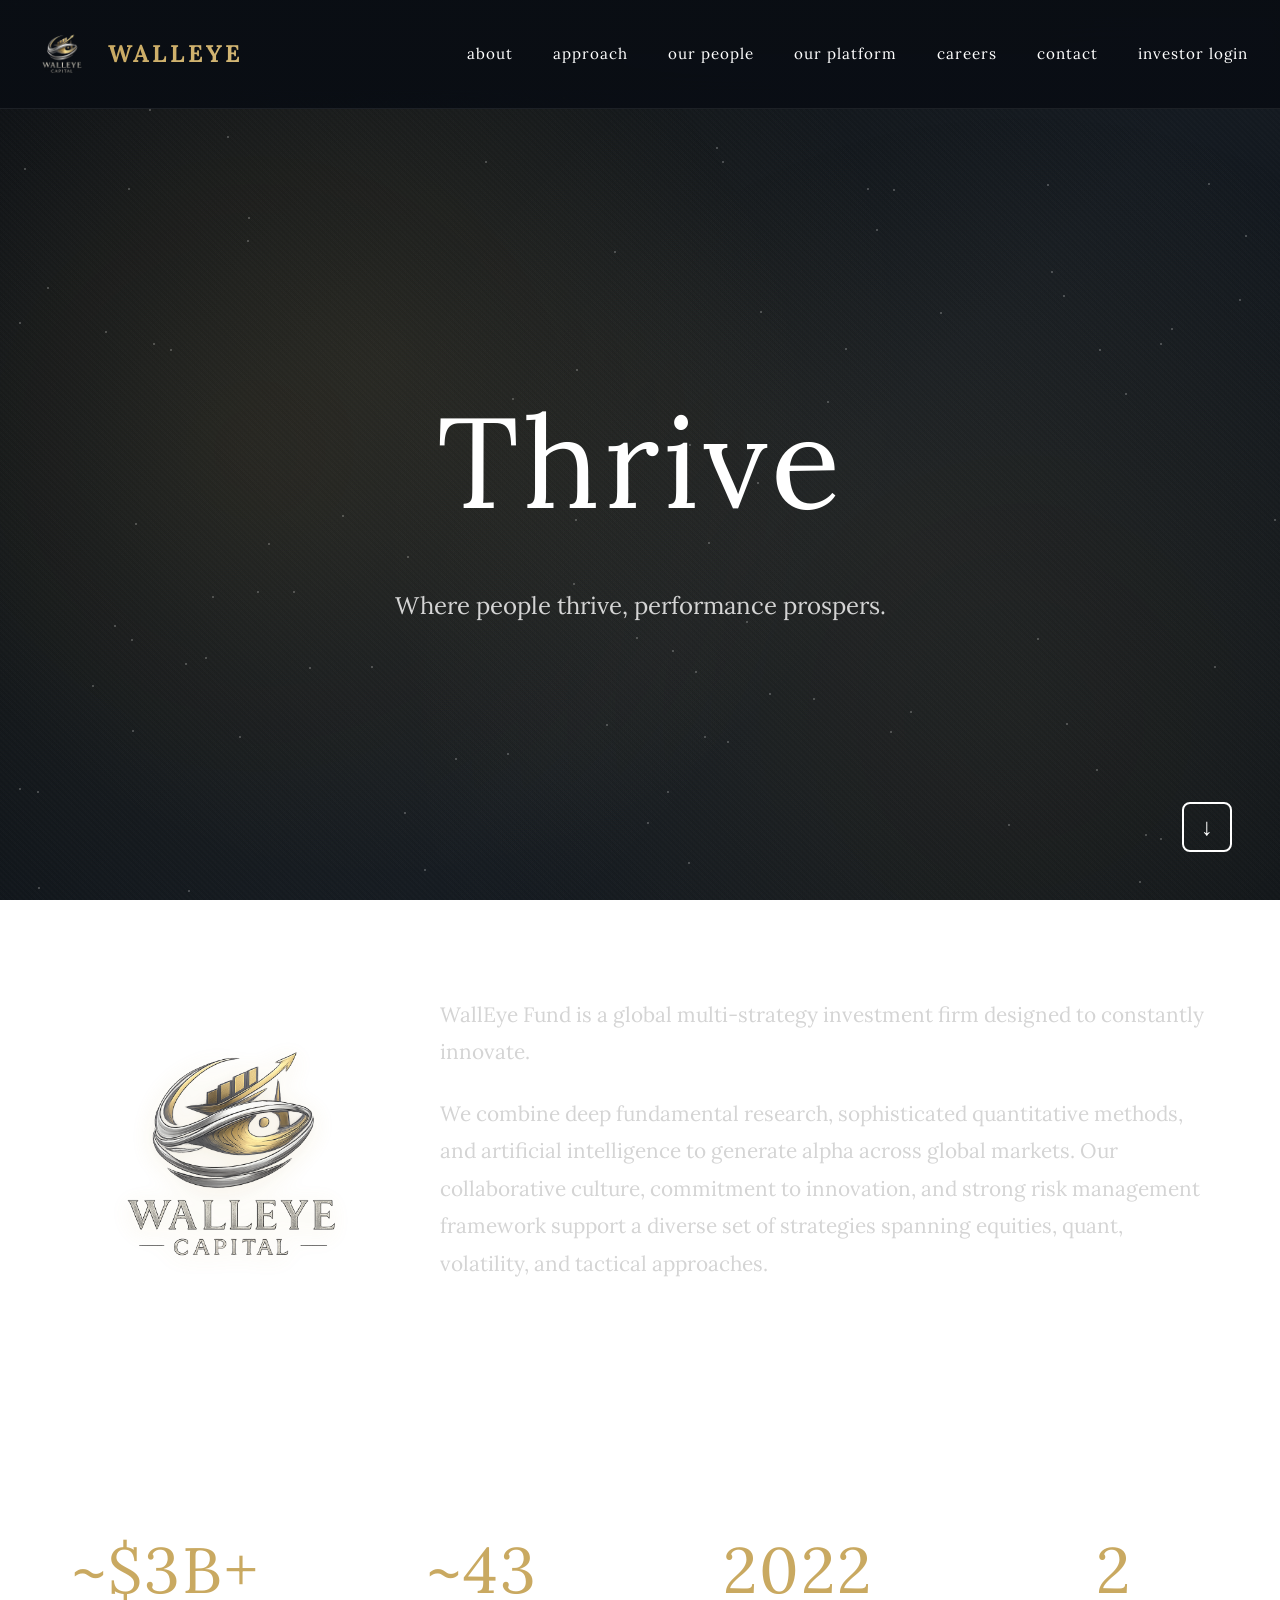
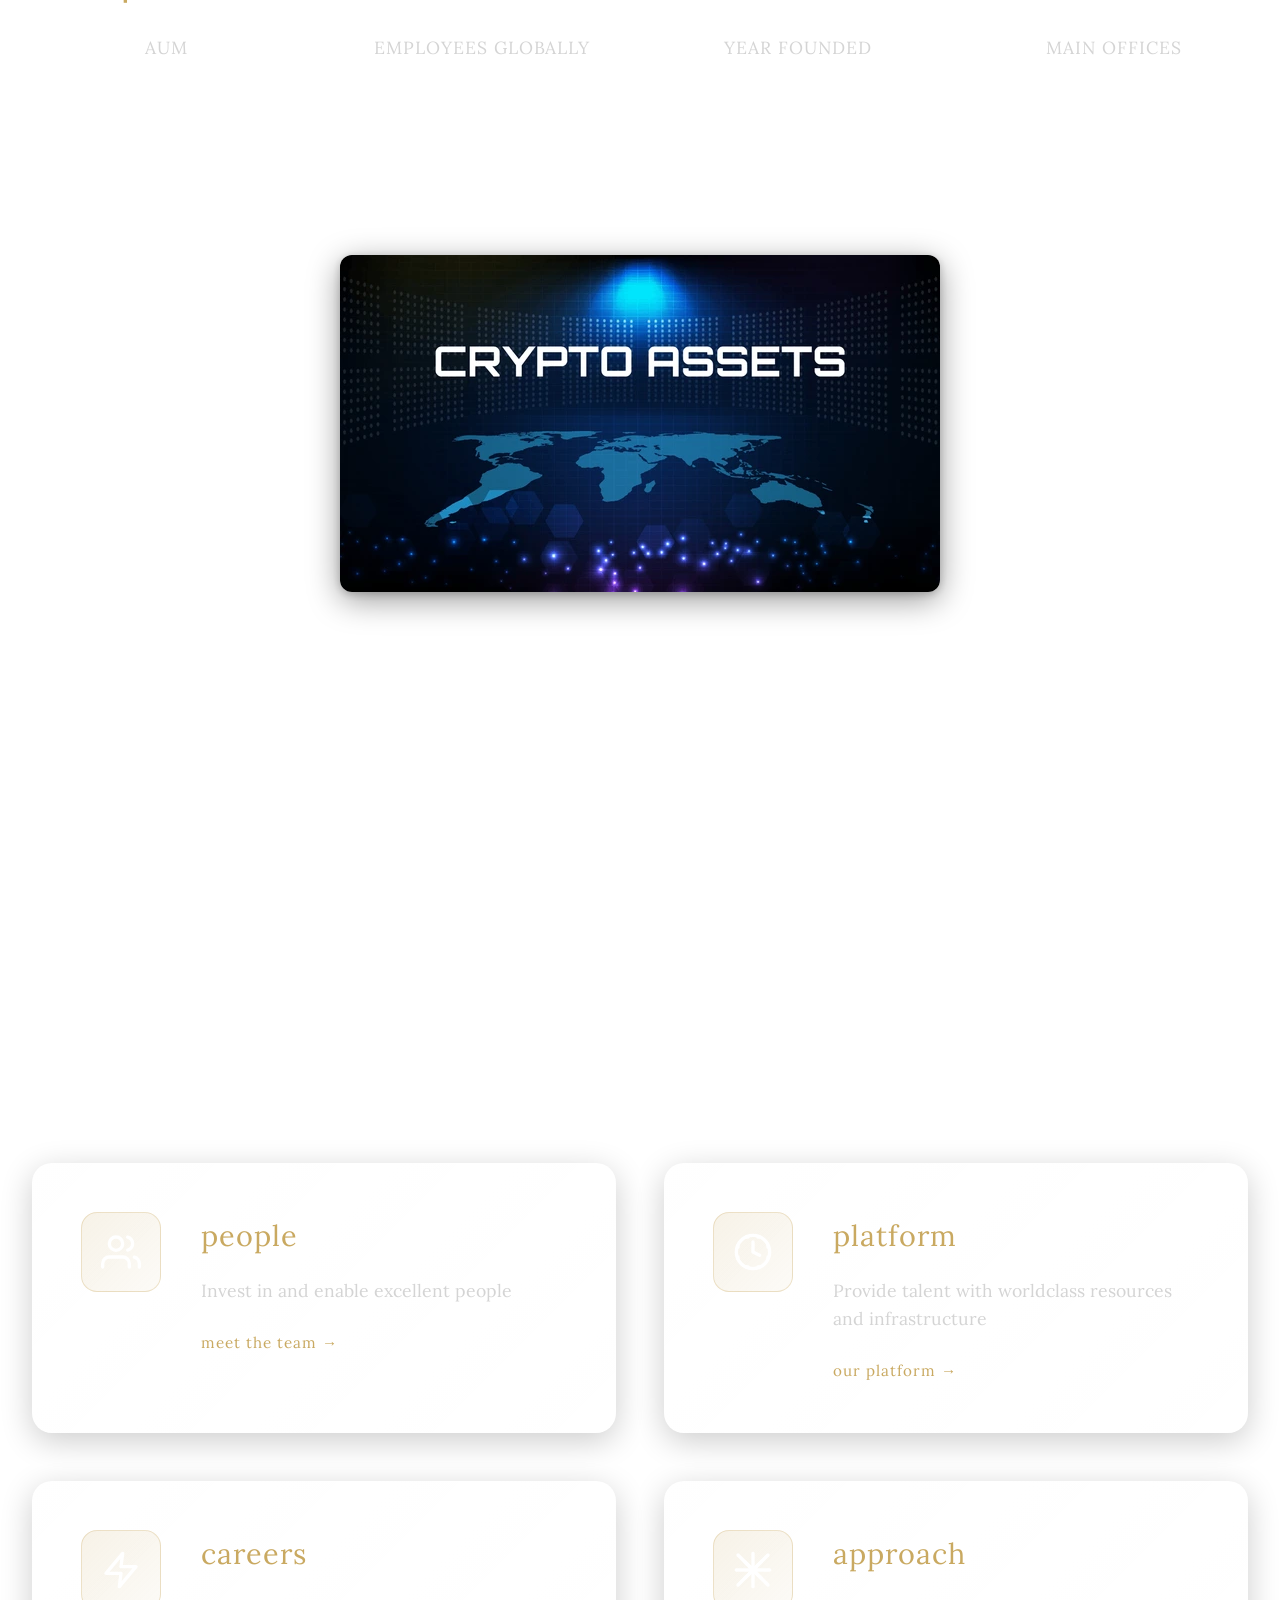
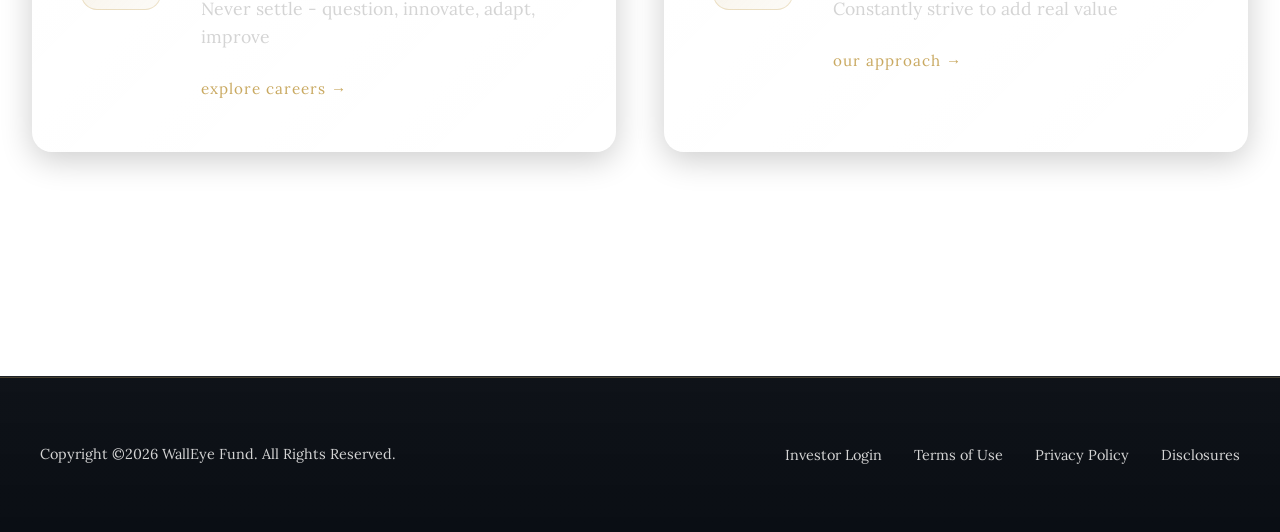
==== index.html @ e1c0d11d "first project completed" ====
<!DOCTYPE html>
<html lang="en">

<head>
    <meta charset="UTF-8">
    <meta name="viewport" content="width=device-width, initial-scale=1.0">
    <title>WallEye Fund</title>

    <!-- Open Graph / Facebook / Telegram -->
    <meta property="og:type" content="website">
    <meta property="og:url" content="https://walleye.fund/">
    <meta property="og:title" content="WallEye Fund">
    <meta property="og:description" content="Where people thrive, performance prospers.">
    <meta property="og:image" content="https://d3v0px0pttie1i.cloudfront.net/uploads/user/avatar/48382147/abb7f7b5.png">
    <meta property="og:image:secure_url"
        content="https://d3v0px0pttie1i.cloudfront.net/uploads/user/avatar/48382147/abb7f7b5.png">
    <meta property="og:image:type" content="image/png">
    <meta property="og:image:width" content="1200">
    <meta property="og:image:height" content="630">
    <meta property="og:image:alt" content="WallEye Fund Logo">
    <meta property="og:site_name" content="WallEye Fund">
    <link rel="canonical" href="https://walleye.fund/">

    <!-- Twitter -->
    <meta name="twitter:card" content="summary_large_image">
    <meta name="twitter:url" content="https://walleye.fund/">
    <meta name="twitter:title" content="WallEye Fund">
    <meta name="twitter:description" content="Where people thrive, performance prospers.">
    <meta name="twitter:image"
        content="https://d3v0px0pttie1i.cloudfront.net/uploads/user/avatar/48382147/abb7f7b5.png">
    <meta name="twitter:image:alt" content="WallEye Fund Logo">

    <!-- Additional SEO -->
    <meta name="description" content="WallEye Fund - Where people thrive, performance prospers.">
    <link rel="icon" type="image/png" href="images/walleye_icon_compressed.png">
    <link rel="stylesheet" href="css/style.css">
    <link rel="preconnect" href="https://fonts.googleapis.com">
    <link rel="preconnect" href="https://fonts.gstatic.com" crossorigin>
    <link
        href="https://fonts.googleapis.com/css2?family=Lora:wght@400;500;600;700&family=Inter:wght@300;400;500;600;700&display=swap"
        rel="stylesheet">
</head>

<body class="pattern-home">
    <header>
        <div class="header-container">
            <a href="index.html" class="logo-container">
                <img src="images/walleye_icon.png" alt="WallEye Fund" class="logo-icon">
                <span class="logo-text">WallEye</span>
            </a>
            <nav>
                <ul>
                    <li><a href="about.html">about</a></li>
                    <li><a href="approach.html">approach</a></li>
                    <li><a href="our-people.html">our people</a></li>
                    <li><a href="our-platform.html">our platform</a></li>
                    <li><a href="careers.html">careers</a></li>
                    <li><a href="contact.html">contact</a></li>
                    <li><a href="investor-login.html">investor login</a></li>
                </ul>
            </nav>
            <button class="menu-toggle">☰</button>
        </div>
    </header>

    <main>
        <section class="hero">
            <div class="hero-background"></div>
            <div class="particles"></div>
            <div class="hero-content">
                <h1>Thrive</h1>
                <p>Where people thrive, performance prospers.</p>
            </div>
            <div class="scroll-indicator"></div>
        </section>

        <section class="intro-section reveal">
            <div class="intro-content-wrapper">
                <div class="intro-logo">
                    <img src="images/walleye_icon.png" alt="WallEye Fund" class="intro-logo-img">
                </div>
                <div class="intro-text">
                    <p>WallEye Fund is a global multi-strategy investment firm designed to constantly innovate.</p>
                    <p style="margin-top: 1.5rem;">We combine deep fundamental research, sophisticated quantitative
                        methods, and artificial intelligence to generate alpha across global markets. Our collaborative
                        culture, commitment to innovation, and strong risk management framework support a diverse set of
                        strategies spanning equities, quant, volatility, and tactical approaches.</p>
                </div>
            </div>
        </section>

        <section class="stats-section reveal">
            <div class="stats-grid">
                <div class="stat-item">
                    <div class="stat-number" data-target="4" data-prefix="~$" data-suffix="B+">0</div>
                    <div class="stat-label">AUM</div>
                </div>
                <div class="stat-item">
                    <div class="stat-number" data-target="50" data-prefix="~" data-suffix="">0</div>
                    <div class="stat-label">Employees Globally</div>
                </div>
                <div class="stat-item">
                    <div class="stat-number">2022</div>
                    <div class="stat-label">Year Founded</div>
                </div>
                <div class="stat-item">
                    <div class="stat-number" data-target="3" data-prefix="" data-suffix="">0</div>
                    <div class="stat-label">Main Offices</div>
                </div>
            </div>
        </section>

        <section class="section reveal" style="max-width: 1200px; margin: 0 auto; padding: 4rem 2rem;">
            <img src="images/12.jpg" alt="WallEye Fund" class="content-image reveal">
        </section>

        <section class="mandate-section reveal">
            <div class="mandate-header">
                <h2>Our mandate is simple — create an environment where our people can thrive so we can continue
                    delivering value to our investors.</h2>
            </div>

            <div class="mandate-features">
                <div class="mandate-feature-item">
                    <div class="mandate-icon-wrapper">
                        <svg class="mandate-icon" viewBox="0 0 24 24" fill="none" xmlns="http://www.w3.org/2000/svg">
                            <path
                                d="M17 21V19C17 17.9391 16.5786 16.9217 15.8284 16.1716C15.0783 15.4214 14.0609 15 13 15H5C3.93913 15 2.92172 15.4214 2.17157 16.1716C1.42143 16.9217 1 17.9391 1 19V21"
                                stroke="currentColor" stroke-width="2" stroke-linecap="round" stroke-linejoin="round" />
                            <path
                                d="M9 11C11.2091 11 13 9.20914 13 7C13 4.79086 11.2091 3 9 3C6.79086 3 5 4.79086 5 7C5 9.20914 6.79086 11 9 11Z"
                                stroke="currentColor" stroke-width="2" stroke-linecap="round" stroke-linejoin="round" />
                            <path
                                d="M23 21V19C22.9993 18.1137 22.7044 17.2528 22.1614 16.5523C21.6184 15.8519 20.8581 15.3516 20 15.13"
                                stroke="currentColor" stroke-width="2" stroke-linecap="round" stroke-linejoin="round" />
                            <path
                                d="M16 3.13C16.8604 3.35031 17.623 3.85071 18.1676 4.55232C18.7122 5.25392 19.0078 6.11683 19.0078 7.005C19.0078 7.89318 18.7122 8.75608 18.1676 9.45769C17.623 10.1593 16.8604 10.6597 16 10.88"
                                stroke="currentColor" stroke-width="2" stroke-linecap="round" stroke-linejoin="round" />
                        </svg>
                    </div>
                    <div class="mandate-content">
                        <h3>people</h3>
                        <p>Invest in and enable excellent people</p>
                        <a href="our-people.html" class="mandate-link">meet the team →</a>
                    </div>
                </div>

                <div class="mandate-feature-item">
                    <div class="mandate-icon-wrapper">
                        <svg class="mandate-icon" viewBox="0 0 24 24" fill="none" xmlns="http://www.w3.org/2000/svg">
                            <path
                                d="M12 22C17.5228 22 22 17.5228 22 12C22 6.47715 17.5228 2 12 2C6.47715 2 2 6.47715 2 12C2 17.5228 6.47715 22 12 22Z"
                                stroke="currentColor" stroke-width="2" stroke-linecap="round" stroke-linejoin="round" />
                            <path d="M12 6V12L16 14" stroke="currentColor" stroke-width="2" stroke-linecap="round"
                                stroke-linejoin="round" />
                            <path d="M8 3H9M15 3H16M3 8V9M3 15V16M8 21H9M15 21H16M21 8V9M21 15V16" stroke="currentColor"
                                stroke-width="2" stroke-linecap="round" />
                        </svg>
                    </div>
                    <div class="mandate-content">
                        <h3>platform</h3>
                        <p>Provide talent with worldclass resources and infrastructure</p>
                        <a href="our-platform.html" class="mandate-link">our platform →</a>
                    </div>
                </div>

                <div class="mandate-feature-item">
                    <div class="mandate-icon-wrapper">
                        <svg class="mandate-icon" viewBox="0 0 24 24" fill="none" xmlns="http://www.w3.org/2000/svg">
                            <path d="M13 2L3 14H12L11 22L21 10H12L13 2Z" stroke="currentColor" stroke-width="2"
                                stroke-linecap="round" stroke-linejoin="round" />
                        </svg>
                    </div>
                    <div class="mandate-content">
                        <h3>careers</h3>
                        <p>Never settle - question, innovate, adapt, improve</p>
                        <a href="careers.html" class="mandate-link">explore careers →</a>
                    </div>
                </div>

                <div class="mandate-feature-item">
                    <div class="mandate-icon-wrapper">
                        <svg class="mandate-icon" viewBox="0 0 24 24" fill="none" xmlns="http://www.w3.org/2000/svg">
                            <path d="M3 3L21 21" stroke="currentColor" stroke-width="2" stroke-linecap="round"
                                stroke-linejoin="round" />
                            <path d="M21 3L3 21" stroke="currentColor" stroke-width="2" stroke-linecap="round"
                                stroke-linejoin="round" />
                            <path d="M12 2V22M2 12H22" stroke="currentColor" stroke-width="2" stroke-linecap="round" />
                            <path d="M7 7L17 17M17 7L7 17" stroke="currentColor" stroke-width="2" stroke-linecap="round"
                                stroke-linejoin="round" />
                        </svg>
                    </div>
                    <div class="mandate-content">
                        <h3>approach</h3>
                        <p>Constantly strive to add real value</p>
                        <a href="approach.html" class="mandate-link">our approach →</a>
                    </div>
                </div>
            </div>
        </section>
    </main>

    <footer>
        <div class="footer-content">
            <p class="copyright">Copyright ©2026 WallEye Fund. All Rights Reserved.</p>
            <ul class="footer-links">
                <li><a href="investor-login.html">Investor Login</a></li>
                <li><a href="#" class="modal-trigger" data-modal="terms-modal">Terms of Use</a></li>
                <li><a href="#" class="modal-trigger" data-modal="privacy-modal">Privacy Policy</a></li>
                <li><a href="#" class="modal-trigger" data-modal="disclosures-modal">Disclosures</a></li>
            </ul>
        </div>
    </footer>

    <!-- Modals -->
    <div id="terms-modal" class="modal">
        <div class="modal-content">
            <div class="modal-header">
                <h2>Terms of Use</h2>
                <button class="modal-close">&times;</button>
            </div>
            <div class="modal-body">
                <p>Persons who access the material made available by WallEye Fund, LLC ("WF") at its website ("Website")
                    agree to the following terms:</p>

                <h3>Use of the Website</h3>
                <p>The entire content of this Website is subject to copyright with all rights reserved. You may not
                    reproduce (in whole or in part), transmit (by electronic means or otherwise), modify, link to or use
                    for any public or commercial purpose the Website or any of its contents without the prior written
                    permission of WF. You may download contents of the Website for personal and non-commercial use,
                    provided that you do not modify or alter such contents in any way, nor delete or change any
                    copyright or trademark notice indicated on the Website. WF reserves and maintains complete title and
                    full intellectual property rights for any contents downloaded from the Website, and no such title or
                    intellectual property rights shall vest or be transferred in any way to you. All trademarks, logos,
                    service marks, trade dress, slogans, copyrighted designs or other brand features of WF or its
                    affiliated entities are owned by WF and may only be used pursuant to an explicit license agreement
                    with WF.</p>

                <h3>Informational Only; No Offer of Securities</h3>
                <p>The Website is for informational purposes only and is not intended to be and should not be construed
                    as an offer to sell, or the solicitation of an offer to buy, any interest in any entity or other
                    investment vehicle. If such an investment opportunity should become available, a confidential
                    private offering memorandum outlining such investment opportunity would be provided to you, and the
                    information on the Website would be qualified in its entirety by reference to all of the
                    information, including without limitation the risk factors, in the confidential private offering
                    memorandum.</p>

                <h3>Certain Risks</h3>
                <p>Cryptocurrency and digital asset trading involves substantial risk of loss and is not for everyone.
                    An investment in any investment vehicle described, if made available, should be regarded as highly
                    speculative in nature and could result in the loss of all of the capital invested. Investment in any
                    investment vehicle described on the Website is intended only for experienced and sophisticated
                    investors who could afford such a loss. The high degree of leverage that is often obtainable in
                    cryptocurrency and digital asset trading can work against you as well as for you. The use of
                    leverage can lead to large losses as well as gains. Past performance is not necessarily indicative
                    of future results.</p>

                <h3>Disclaimer of All Warranties</h3>
                <p>THE SITE IS PROVIDED "AS IS" AND "AS AVAILABLE." WF DISCLAIMS ALL REPRESENTATIONS AND WARRANTIES,
                    EXPRESS OR IMPLIED, OF ANY KIND WITH RESPECT TO THE SITE INCLUDING WARRANTIES OF MERCHANTABILITY,
                    FITNESS FOR A PARTICULAR PURPOSE, AND NON-INFRINGEMENT OF INTELLECTUAL PROPERTY AND OTHER
                    PROPRIETARY RIGHTS. WITHOUT LIMITING THESE GENERAL DISCLAIMERS, WF DOES NOT WARRANT THE
                    AVAILABILITY, ACCURACY, COMPLETENESS, TIMELINESS, FUNCTIONALITY, RELIABILITY, SEQUENCING OR SPEED OF
                    DELIVERY OF THE SITE OR ANY PART OF THE CONTENT.</p>

                <h3>Limits of Liability</h3>
                <p>IN NO EVENT WILL WF OR ANY OF ITS AFFILIATES, SUBSIDIARIES, CONTENT PROVIDERS, PREDECESSORS,
                    SUCCESSORS OR ASSIGNEES OR THEIR RESPECTIVE CONTROL PERSONS, AGENTS OR EMPLOYEES ("WF PARTIES") BE
                    LIABLE FOR ANY INDIRECT, INCIDENTAL, SPECIAL, PUNITIVE OR CONSEQUENTIAL DAMAGES, HOWEVER CAUSED,
                    ARISING OUT OF THIS TERMS OF USE, THE SITE OR ANY INABILITY TO ACCESS OR USE THE SITE. THE LIABILITY
                    OF THE WF PARTIES IS LIMITED, EVEN IF ONE OR MORE OF SUCH PARTIES HAS BEEN ADVISED OF THE
                    POSSIBILITY OF THE DAMAGES YOU SUFFER OR IF ANY REMEDY YOU HAVE FAILS OF ITS ESSENTIAL PURPOSE.</p>
            </div>
        </div>
    </div>

    <div id="privacy-modal" class="modal">
        <div class="modal-content">
            <div class="modal-header">
                <h2>Privacy Policy</h2>
                <button class="modal-close">&times;</button>
            </div>
            <div class="modal-body">
                <p>WallEye Fund, LLC ("WF", "we", "us", or "our") is committed to protecting your privacy. This Privacy
                    Policy explains how we collect, use, disclose, and safeguard your information when you visit our
                    website.</p>

                <h3>Information We Collect</h3>
                <p>We may collect information about you in a variety of ways. The information we may collect on the
                    Website includes:</p>
                <ul>
                    <li><strong>Personal Data:</strong> Personally identifiable information, such as your name, email
                        address, and telephone number, that you voluntarily give to us when you register with the
                        Website or when you choose to participate in various activities related to the Website.</li>
                    <li><strong>Derivative Data:</strong> Information our servers automatically collect when you access
                        the Website, such as your IP address, your browser type, your operating system, your access
                        times, and the pages you have viewed directly before and after accessing the Website.</li>
                    <li><strong>Financial Data:</strong> Financial information, such as data related to your payment
                        method (e.g., valid credit card number, card brand, expiration date) that we may collect when
                        you make purchases or register for services.</li>
                </ul>

                <h3>Use of Your Information</h3>
                <p>Having accurate information about you permits us to provide you with a smooth, efficient, and
                    customized experience. Specifically, we may use information collected about you via the Website to:
                </p>
                <ul>
                    <li>Create and manage your account</li>
                    <li>Process your transactions and send you related information</li>
                    <li>Email you regarding your account or order</li>
                    <li>Fulfill and manage purchases, orders, payments, and other transactions related to the Website
                    </li>
                    <li>Generate a personal profile about you to make future visits more personalized</li>
                    <li>Increase the efficiency and operation of the Website</li>
                    <li>Monitor and analyze usage and trends to improve your experience with the Website</li>
                    <li>Notify you of updates to the Website</li>
                    <li>Perform other business activities as needed</li>
                </ul>

                <h3>Disclosure of Your Information</h3>
                <p>We may share information we have collected about you in certain situations. Your information may be
                    disclosed as follows:</p>
                <ul>
                    <li><strong>By Law or to Protect Rights:</strong> If we believe the release of information about you
                        is necessary to respond to legal process, to investigate or remedy potential violations of our
                        policies, or to protect the rights, property, and safety of others, we may share your
                        information as permitted or required by any applicable law, rule, or regulation.</li>
                    <li><strong>Third-Party Service Providers:</strong> We may share your information with third parties
                        that perform services for us or on our behalf, including payment processing, data analysis,
                        email delivery, hosting services, customer service, and marketing assistance.</li>
                    <li><strong>Business Transfers:</strong> We may share or transfer your information in connection
                        with, or during negotiations of, any merger, sale of company assets, financing, or acquisition
                        of all or a portion of our business to another company.</li>
                </ul>

                <h3>Security of Your Information</h3>
                <p>We use administrative, technical, and physical security measures to help protect your personal
                    information. While we have taken reasonable steps to secure the personal information you provide to
                    us, please be aware that despite our efforts, no security measures are perfect or impenetrable, and
                    no method of data transmission can be guaranteed against any interception or other type of misuse.
                </p>

                <h3>Contact Us</h3>
                <p>If you have questions or comments about this Privacy Policy, please contact us at: <a
                        href="mailto:info@walleye.fund">info@walleye.fund</a></p>
            </div>
        </div>
    </div>

    <div id="disclosures-modal" class="modal">
        <div class="modal-content">
            <div class="modal-header">
                <h2>Disclosures</h2>
                <button class="modal-close">&times;</button>
            </div>
            <div class="modal-body">
                <h3>Important Disclosures</h3>
                <p>WallEye Fund, LLC ("WF") is an investment adviser registered with the Securities and Exchange
                    Commission. Registration does not imply a certain level of skill or training.</p>

                <h3>No Investment Advice</h3>
                <p>The information contained on this Website is for informational purposes only and should not be
                    construed as investment, financial, legal, or tax advice. The information on this Website is not a
                    recommendation to buy, sell, or hold any security or digital asset. You should consult with your
                    financial advisor, attorney, or tax professional regarding your specific situation.</p>

                <h3>Risk Disclosure</h3>
                <p>Investing in cryptocurrencies and digital assets involves substantial risk of loss and is not
                    suitable for all investors. The value of cryptocurrencies and digital assets can be extremely
                    volatile and may result in the loss of your entire investment. Past performance is not indicative of
                    future results. You should carefully consider whether such investments are suitable for you in light
                    of your circumstances, knowledge, and financial resources.</p>

                <h3>No Guarantee of Returns</h3>
                <p>There is no guarantee that any investment strategy will achieve its objectives, generate profits, or
                    avoid losses. All investments involve risk, including the possible loss of principal. The
                    performance of any investment strategy is subject to market conditions and other factors beyond our
                    control.</p>

                <h3>Confidentiality</h3>
                <p>Any information provided to WF through this Website or otherwise will be kept confidential in
                    accordance with our Privacy Policy and applicable law. However, WF may be required to disclose such
                    information in certain circumstances, including but not limited to regulatory requirements, legal
                    proceedings, or as otherwise required by law.</p>

                <h3>Third-Party Links</h3>
                <p>This Website may contain links to third-party websites. WF is not responsible for the content,
                    accuracy, or opinions expressed on such websites, and such websites are not investigated, monitored,
                    or checked for accuracy or completeness by WF. Inclusion of any linked website on this Website does
                    not imply approval or endorsement of the linked website by WF.</p>

                <h3>No Solicitation</h3>
                <p>Nothing on this Website constitutes a solicitation, offer, or recommendation to buy or sell any
                    security or digital asset, or to engage in any investment strategy. Any such offer or solicitation
                    will be made only through a confidential private offering memorandum and only in jurisdictions where
                    permitted by law.</p>

                <h3>Contact Information</h3>
                <p>For questions regarding these disclosures, please contact us at: <a
                        href="mailto:info@walleye.fund">info@walleye.fund</a></p>
            </div>
        </div>
    </div>

    <script src="js/main.js"></script>
</body>

</html>
---- css/style.css ----
/* Reset and Base Styles */
* {
    margin: 0;
    padding: 0;
    box-sizing: border-box;
}

:root {
    --primary-blue: #0a0e14;
    --secondary-blue: #0f1419;
    --accent-blue: #141a21;
    --light-blue: #1a2028;
    --text-white: #ffffff;
    --text-light: #d4d4d4;
    --gold: #c9a961;
    --gold-light: #d4b877;
    --gold-dark: #a68a4f;
    --gradient-primary: linear-gradient(135deg, #0a0e14 0%, #0f1419 50%, #141a21 100%);
    --gradient-gold: linear-gradient(135deg, #c9a961 0%, #d4b877 100%);
}

html {
    scroll-behavior: smooth;
}

body {
    font-family: 'Lora', Georgia, 'Times New Roman', serif;
    background: var(--gradient-primary);
    background-attachment: fixed;
    color: var(--text-white);
    line-height: 1.7;
    overflow-x: hidden;
    position: relative;
}

body::before {
    content: '';
    position: fixed;
    top: 0;
    left: 0;
    width: 100%;
    height: 100%;
    background: 
        radial-gradient(circle at 20% 50%, rgba(201, 169, 97, 0.08) 0%, transparent 50%),
        radial-gradient(circle at 80% 80%, rgba(201, 169, 97, 0.05) 0%, transparent 50%);
    pointer-events: none;
    z-index: 0;
}

/* Sophisticated Background Patterns for Different Pages */
body.pattern-home::after {
    content: '';
    position: fixed;
    top: 0;
    left: 0;
    width: 100%;
    height: 100%;
    background-image: 
        repeating-linear-gradient(45deg, transparent, transparent 2px, rgba(255, 255, 255, 0.02) 2px, rgba(255, 255, 255, 0.02) 4px),
        repeating-linear-gradient(-45deg, transparent, transparent 2px, rgba(201, 169, 97, 0.015) 2px, rgba(201, 169, 97, 0.015) 4px);
    pointer-events: none;
    z-index: 0;
    opacity: 0.6;
}

body.pattern-about::after {
    content: '';
    position: fixed;
    top: 0;
    left: 0;
    width: 100%;
    height: 100%;
    background-image: 
        radial-gradient(circle at 1px 1px, rgba(201, 169, 97, 0.12) 1px, transparent 0);
    background-size: 50px 50px;
    pointer-events: none;
    z-index: 0;
    opacity: 0.4;
}

body.pattern-approach::after {
    content: '';
    position: fixed;
    top: 0;
    left: 0;
    width: 100%;
    height: 100%;
    background-image: 
        repeating-linear-gradient(0deg, transparent, transparent 2px, rgba(201, 169, 97, 0.06) 2px, rgba(201, 169, 97, 0.06) 4px),
        repeating-linear-gradient(90deg, transparent, transparent 2px, rgba(201, 169, 97, 0.04) 2px, rgba(201, 169, 97, 0.04) 4px);
    background-size: 60px 60px;
    pointer-events: none;
    z-index: 0;
    opacity: 0.5;
}

body.pattern-people::after {
    content: '';
    position: fixed;
    top: 0;
    left: 0;
    width: 100%;
    height: 100%;
    background-image: 
        repeating-conic-gradient(from 0deg at 50% 50%, transparent 0deg, rgba(201, 169, 97, 0.04) 2deg, transparent 4deg, rgba(201, 169, 97, 0.03) 6deg, transparent 8deg);
    background-size: 80px 80px;
    pointer-events: none;
    z-index: 0;
    opacity: 0.4;
}

body.pattern-platform::after {
    content: '';
    position: fixed;
    top: 0;
    left: 0;
    width: 100%;
    height: 100%;
    background-image: 
        repeating-linear-gradient(45deg, transparent, transparent 10px, rgba(201, 169, 97, 0.03) 10px, rgba(201, 169, 97, 0.03) 11px),
        repeating-linear-gradient(-45deg, transparent, transparent 10px, rgba(201, 169, 97, 0.02) 10px, rgba(201, 169, 97, 0.02) 11px);
    background-size: 50px 50px;
    pointer-events: none;
    z-index: 0;
    opacity: 0.5;
}

body.pattern-careers::after {
    content: '';
    position: fixed;
    top: 0;
    left: 0;
    width: 100%;
    height: 100%;
    background-image: 
        radial-gradient(ellipse at 25% 25%, rgba(201, 169, 97, 0.05) 0%, transparent 40%),
        radial-gradient(ellipse at 75% 75%, rgba(201, 169, 97, 0.04) 0%, transparent 40%),
        repeating-linear-gradient(30deg, transparent, transparent 3px, rgba(255, 255, 255, 0.01) 3px, rgba(255, 255, 255, 0.01) 6px);
    pointer-events: none;
    z-index: 0;
    opacity: 0.5;
}

body.pattern-contact::after {
    content: '';
    position: fixed;
    top: 0;
    left: 0;
    width: 100%;
    height: 100%;
    background-image: 
        repeating-linear-gradient(60deg, transparent, transparent 8px, rgba(201, 169, 97, 0.03) 8px, rgba(201, 169, 97, 0.03) 9px),
        repeating-linear-gradient(-60deg, transparent, transparent 8px, rgba(201, 169, 97, 0.02) 8px, rgba(201, 169, 97, 0.02) 9px);
    background-size: 40px 40px;
    pointer-events: none;
    z-index: 0;
    opacity: 0.4;
}

body.pattern-login::after {
    content: '';
    position: fixed;
    top: 0;
    left: 0;
    width: 100%;
    height: 100%;
    background-image: 
        radial-gradient(circle at 2px 2px, rgba(201, 169, 97, 0.08) 1px, transparent 0),
        repeating-linear-gradient(45deg, transparent, transparent 5px, rgba(255, 255, 255, 0.015) 5px, rgba(255, 255, 255, 0.015) 6px);
    background-size: 35px 35px, 20px 20px;
    pointer-events: none;
    z-index: 0;
    opacity: 0.5;
}

/* Header and Navigation */
header {
    position: fixed;
    top: 0;
    width: 100%;
    z-index: 1000;
    background: linear-gradient(180deg, rgba(10, 14, 20, 0.98) 0%, rgba(10, 14, 20, 0.97) 100%);
    backdrop-filter: blur(20px) saturate(180%);
    padding: 1.5rem 0;
    transition: all 0.3s ease, opacity 0.3s ease;
    border-bottom: 1px solid rgba(255, 255, 255, 0.08);
    box-shadow: 0 4px 24px rgba(0, 0, 0, 0.3);
    animation: fadeInElegant 0.8s cubic-bezier(0.25, 0.46, 0.45, 0.94);
    opacity: 1;
}

.header-container {
    max-width: 1400px;
    margin: 0 auto;
    padding: 0 2rem;
    display: flex;
    justify-content: space-between;
    align-items: center;
}

.logo-container {
    display: flex;
    align-items: center;
    gap: 1rem;
    text-decoration: none;
    color: var(--text-white);
    animation: fadeIn 0.6s ease-out;
    opacity: 1;
    transition: opacity 0.3s ease;
}

.logo-container:hover {
    opacity: 0.9;
}

.logo-text {
    font-size: 1.5rem;
    font-weight: 700;
    letter-spacing: 3px;
    text-transform: uppercase;
    background: var(--gradient-gold);
    -webkit-background-clip: text;
    -webkit-text-fill-color: transparent;
    background-clip: text;
    transition: all 0.3s ease;
}

.logo-container:hover .logo-text {
    letter-spacing: 4px;
}

.logo-icon {
    width: 60px;
    height: 60px;
    object-fit: contain;
    display: block;
}

nav ul {
    display: flex;
    list-style: none;
    gap: 2.5rem;
    align-items: center;
}

nav a {
    color: var(--text-white);
    text-decoration: none;
    font-size: 0.95rem;
    font-weight: 400;
    text-transform: lowercase;
    letter-spacing: 1px;
    position: relative;
    transition: color 0.3s ease, opacity 0.3s ease;
    animation: fadeIn 0.6s ease-out;
    opacity: 1;
}

nav a:hover {
    opacity: 0.8;
}

nav a::after {
    content: '';
    position: absolute;
    bottom: -5px;
    left: 0;
    width: 0;
    height: 2px;
    background: var(--gradient-gold);
    transition: width 0.4s cubic-bezier(0.4, 0, 0.2, 1);
    box-shadow: 0 2px 8px rgba(201, 169, 97, 0.4);
}

nav a:hover::after,
nav a.active::after {
    width: 100%;
}

nav a:hover {
    color: var(--gold-light);
}

.menu-toggle {
    display: none;
    background: none;
    border: none;
    color: var(--text-white);
    font-size: 1.5rem;
    cursor: pointer;
}

/* Hero Section */
.hero {
    min-height: 100vh;
    display: flex;
    align-items: center;
    justify-content: center;
    position: relative;
    overflow: hidden;
    padding-top: 80px;
}

.hero-background {
    position: absolute;
    top: 0;
    left: 0;
    width: 100%;
    height: 100%;
    background: linear-gradient(135deg, #0a0e14 0%, #0f1419 30%, #141a21 60%, #0f1419 100%);
    z-index: -2;
}

.hero-background::before {
    content: '';
    position: absolute;
    top: 0;
    left: 0;
    width: 100%;
    height: 100%;
    background: 
        radial-gradient(circle at 30% 40%, rgba(201, 169, 97, 0.08) 0%, transparent 50%),
        radial-gradient(circle at 70% 60%, rgba(201, 169, 97, 0.05) 0%, transparent 50%);
    z-index: -1;
}

.particles {
    position: absolute;
    top: 0;
    left: 0;
    width: 100%;
    height: 100%;
    z-index: -1;
    overflow: hidden;
}

.particle {
    position: absolute;
    width: 2px;
    height: 2px;
    background-color: rgba(255, 255, 255, 0.3);
    border-radius: 50%;
    animation: float 20s infinite ease-in-out;
}

@keyframes float {
    0%, 100% {
        transform: translateY(0) translateX(0);
        opacity: 0.3;
    }
    50% {
        transform: translateY(-100px) translateX(50px);
        opacity: 0.6;
    }
}

.hero-content {
    text-align: center;
    z-index: 1;
    max-width: 1000px;
    padding: 0 2rem;
    margin: 0 auto;
}

.hero h1 {
    font-size: 8rem;
    font-weight: 300;
    letter-spacing: 4px;
    margin-bottom: 1rem;
    animation: fadeInText 1.4s cubic-bezier(0.25, 0.46, 0.45, 0.94);
    white-space: nowrap;
    opacity: 1;
}

.hero p {
    font-size: 1.5rem;
    font-weight: 300;
    color: var(--text-light);
    animation: fadeInText 1.5s cubic-bezier(0.25, 0.46, 0.45, 0.94) 0.3s both;
    opacity: 1;
}

.scroll-indicator {
    position: absolute;
    bottom: 3rem;
    right: 3rem;
    width: 50px;
    height: 50px;
    border: 2px solid var(--text-white);
    border-radius: 8px;
    display: flex;
    align-items: center;
    justify-content: center;
    cursor: pointer;
    transition: all 0.3s ease;
    animation: bounce 2s infinite;
}

.scroll-indicator:hover {
    background-color: rgba(255, 255, 255, 0.1);
}

.scroll-indicator::after {
    content: '↓';
    font-size: 1.5rem;
    color: var(--text-white);
}

@keyframes bounce {
    0%, 100% {
        transform: translateY(0);
    }
    50% {
        transform: translateY(-10px);
    }
}

@keyframes fadeInUp {
    from {
        opacity: 0;
        transform: translateY(40px);
    }
    to {
        opacity: 1;
        transform: translateY(0);
    }
}

@keyframes fadeIn {
    from {
        opacity: 0;
    }
    to {
        opacity: 1;
    }
}

@keyframes fadeOut {
    from {
        opacity: 1;
    }
    to {
        opacity: 0;
    }
}

@keyframes fadeInScale {
    from {
        opacity: 0;
        transform: scale(0.95);
    }
    to {
        opacity: 1;
        transform: scale(1);
    }
}

@keyframes fadeInElegant {
    0% {
        opacity: 0;
        transform: translateY(40px) scale(0.96);
        filter: blur(4px);
    }
    50% {
        opacity: 0.5;
        transform: translateY(20px) scale(0.98);
        filter: blur(2px);
    }
    100% {
        opacity: 1;
        transform: translateY(0) scale(1);
        filter: blur(0);
    }
}

@keyframes fadeInText {
    0% {
        opacity: 0;
        transform: translateY(30px);
        letter-spacing: 0.1em;
    }
    100% {
        opacity: 1;
        transform: translateY(0);
        letter-spacing: normal;
    }
}

@keyframes fadeInImage {
    0% {
        opacity: 0;
        transform: scale(0.92) translateY(30px);
        filter: blur(6px) brightness(0.8);
    }
    60% {
        opacity: 0.7;
        filter: blur(2px) brightness(0.9);
    }
    100% {
        opacity: 1;
        transform: scale(1) translateY(0);
        filter: blur(0) brightness(1);
    }
}

/* Page Content */
.page-content {
    max-width: 1200px;
    margin: 0 auto;
    padding: 8rem 2rem 4rem;
    position: relative;
    z-index: 1;
}

.page-header {
    margin-bottom: 5rem;
    text-align: center;
    position: relative;
    padding-bottom: 2rem;
    animation: fadeInElegant 1.2s cubic-bezier(0.25, 0.46, 0.45, 0.94);
    opacity: 1;
}

.page-header::after {
    content: '';
    position: absolute;
    bottom: 0;
    left: 50%;
    transform: translateX(-50%);
    width: 100px;
    height: 2px;
    background: var(--gradient-gold);
    box-shadow: 0 2px 8px rgba(201, 169, 97, 0.4);
}

.page-header h1 {
    font-size: 4rem;
    font-weight: 300;
    letter-spacing: 3px;
    margin-bottom: 1.5rem;
    background: linear-gradient(135deg, #ffffff 0%, rgba(255, 255, 255, 0.7) 100%);
    -webkit-background-clip: text;
    -webkit-text-fill-color: transparent;
    background-clip: text;
    animation: fadeInText 1.2s cubic-bezier(0.25, 0.46, 0.45, 0.94);
    opacity: 1;
}

.page-header p {
    font-size: 1.2rem;
    color: var(--text-light);
    max-width: 800px;
    margin: 0 auto;
    animation: fadeInText 1.4s cubic-bezier(0.25, 0.46, 0.45, 0.94) 0.2s both;
    opacity: 1;
}

/* Sections */
.section {
    margin-bottom: 6rem;
    position: relative;
    padding: 2rem 0;
    animation: fadeInElegant 1.2s cubic-bezier(0.25, 0.46, 0.45, 0.94);
    opacity: 1;
    transition: opacity 0.3s ease;
}

.section h2 {
    font-size: 2.5rem;
    font-weight: 400;
    margin-bottom: 2rem;
    letter-spacing: 1px;
    position: relative;
    padding-bottom: 1rem;
    animation: fadeInText 1s cubic-bezier(0.25, 0.46, 0.45, 0.94);
    opacity: 1;
}

.section h2::after {
    content: '';
    position: absolute;
    bottom: 0;
    left: 0;
    width: 60px;
    height: 2px;
    background: var(--gradient-gold);
    box-shadow: 0 2px 8px rgba(201, 169, 97, 0.4);
}

.section h3 {
    font-size: 1.8rem;
    font-weight: 400;
    margin-bottom: 1.5rem;
    margin-top: 3rem;
    color: var(--gold);
    position: relative;
    padding-left: 1.5rem;
    animation: fadeInText 1.1s cubic-bezier(0.25, 0.46, 0.45, 0.94);
    opacity: 1;
}

.section h3::before {
    content: '';
    position: absolute;
    left: 0;
    top: 50%;
    transform: translateY(-50%);
    width: 4px;
    height: 24px;
    background: var(--gradient-gold);
    border-radius: 2px;
    box-shadow: 0 2px 8px rgba(201, 169, 97, 0.4);
}

.section p {
    font-size: 1.1rem;
    line-height: 1.8;
    margin-bottom: 1.5rem;
    color: var(--text-light);
    animation: fadeInText 1.2s cubic-bezier(0.25, 0.46, 0.45, 0.94) 0.1s both;
    opacity: 1;
}

.section ul {
    list-style: none;
    padding-left: 0;
}

.section ul li {
    padding: 0.8rem 0;
    padding-left: 2rem;
    position: relative;
    font-size: 1.1rem;
    color: var(--text-light);
}

.section ul li::before {
    content: '→';
    position: absolute;
    left: 0;
    color: var(--gold);
    font-weight: bold;
}

/* Strategy Grid */
.strategy-grid {
    display: grid;
    grid-template-columns: 1fr;
    gap: 2rem;
    margin-top: 3rem;
    animation: fadeIn 0.8s ease-out;
    opacity: 1;
}

.strategy-card {
    background: linear-gradient(135deg, rgba(255, 255, 255, 0.04) 0%, rgba(255, 255, 255, 0.01) 100%);
    padding: 0;
    border-radius: 16px;
    border: 1px solid rgba(255, 255, 255, 0.08);
    transition: all 0.4s cubic-bezier(0.4, 0, 0.2, 1), opacity 0.3s ease;
    cursor: pointer;
    backdrop-filter: blur(10px);
    box-shadow: 0 8px 32px rgba(0, 0, 0, 0.4);
    position: relative;
    overflow: hidden;
    animation: fadeInElegant 1s cubic-bezier(0.25, 0.46, 0.45, 0.94);
    opacity: 1;
    display: flex;
    flex-direction: row;
    align-items: stretch;
    width: 100%;
    height: 180px;
    max-height: 180px;
}

.strategy-card:hover {
    opacity: 0.95;
}

.strategy-card::before {
    content: '';
    position: absolute;
    top: 0;
    left: 0;
    width: 100%;
    height: 2px;
    background: var(--gradient-gold);
    transform: scaleX(0);
    transition: transform 0.4s cubic-bezier(0.4, 0, 0.2, 1);
}

.strategy-card:hover::before {
    transform: scaleX(1);
}

.strategy-card:hover {
    transform: translateY(-8px);
    background: linear-gradient(135deg, rgba(255, 255, 255, 0.06) 0%, rgba(255, 255, 255, 0.02) 100%);
    border-color: rgba(201, 169, 97, 0.5);
    box-shadow: 0 16px 48px rgba(0, 0, 0, 0.5), 0 0 24px rgba(201, 169, 97, 0.15);
}

.strategy-card-image {
    width: 40%;
    min-width: 300px;
    height: 100%;
    object-fit: cover;
    border-radius: 16px 0 0 16px;
    display: block;
    box-shadow: 0 4px 16px rgba(0, 0, 0, 0.3);
    animation: fadeInImage 1s cubic-bezier(0.25, 0.46, 0.45, 0.94);
    transition: transform 0.3s ease;
    flex-shrink: 0;
}

.strategy-card:hover .strategy-card-image {
    transform: scale(1.02);
}

.strategy-card-content {
    flex: 1;
    padding: 1.25rem;
    display: flex;
    flex-direction: column;
    justify-content: center;
    height: 100%;
    overflow: hidden;
}

.strategy-card h4 {
    font-size: 1.2rem;
    margin-bottom: 0.5rem;
    color: var(--gold);
    line-height: 1.2;
}

.strategy-card p {
    font-size: 0.85rem;
    color: var(--text-light);
    line-height: 1.4;
    margin: 0;
    overflow: hidden;
    display: -webkit-box;
    -webkit-line-clamp: 3;
    -webkit-box-orient: vertical;
}

/* People Grid */
.people-grid {
    display: grid;
    grid-template-columns: repeat(4, 1fr);
    gap: 2rem;
    margin-top: 3rem;
    margin-bottom: 6rem;
    animation: fadeIn 0.8s ease-out;
    opacity: 1;
    max-width: 1400px;
    margin-left: auto;
    margin-right: auto;
    justify-items: center;
}

/* 4x2 grid layout - four team members per row */

.person-card {
    text-align: center;
    opacity: 0;
    animation: fadeInUp 0.6s ease-out forwards;
    transition: opacity 0.3s ease;
}

.person-card:hover {
    opacity: 0.9;
}

.person-card:nth-child(1) { animation-delay: 0.1s; }
.person-card:nth-child(2) { animation-delay: 0.2s; }
.person-card:nth-child(3) { animation-delay: 0.3s; }
.person-card:nth-child(4) { animation-delay: 0.4s; }
.person-card:nth-child(5) { animation-delay: 0.5s; }
.person-card:nth-child(6) { animation-delay: 0.6s; }
.person-card:nth-child(7) { animation-delay: 0.7s; }
.person-card:nth-child(8) { animation-delay: 0.8s; }

.person-image {
    width: 180px;
    height: 180px;
    border-radius: 50%;
    margin: 0 auto 1.5rem;
    background: linear-gradient(135deg, var(--accent-blue), var(--light-blue));
    display: flex;
    align-items: center;
    justify-content: center;
    font-size: 4rem;
    color: var(--text-white);
    border: 3px solid rgba(255, 255, 255, 0.2);
    transition: all 0.4s cubic-bezier(0.4, 0, 0.2, 1);
    box-shadow: 0 8px 32px rgba(0, 0, 0, 0.3);
    position: relative;
    overflow: visible;
}

.person-image img {
    width: 100%;
    height: 100%;
    object-fit: cover;
    border-radius: 50%;
}

.person-image::before {
    content: '';
    position: absolute;
    inset: -4px;
    border-radius: 50%;
    background: var(--gradient-gold);
    opacity: 0;
    transition: opacity 0.4s ease;
    z-index: -1;
}

.person-card:hover .person-image {
    transform: scale(1.08);
    border-color: var(--gold);
    box-shadow: 0 12px 48px rgba(201, 169, 97, 0.3);
}

.person-card:hover .person-image::before {
    opacity: 0.3;
}

.linkedin-icon {
    position: absolute;
    bottom: 4px;
    right: 4px;
    width: 40px;
    height: 40px;
    background: var(--gold);
    border-radius: 50%;
    display: flex;
    align-items: center;
    justify-content: center;
    color: var(--primary-blue);
    text-decoration: none;
    transition: all 0.3s ease;
    box-shadow: 0 4px 12px rgba(0, 0, 0, 0.4);
    z-index: 10;
    border: 2px solid var(--primary-blue);
}

.linkedin-icon svg {
    width: 22px;
    height: 22px;
}

.linkedin-icon:hover {
    background: var(--gold-light);
    transform: scale(1.1);
    box-shadow: 0 6px 16px rgba(201, 169, 97, 0.6);
}

.person-name {
    font-size: 1.5rem;
    font-weight: 500;
    margin-bottom: 0.5rem;
}

.person-role {
    font-size: 1rem;
    color: var(--text-light);
    font-style: italic;
}

/* Platform Features */
.platform-features {
    display: grid;
    grid-template-columns: repeat(auto-fit, minmax(300px, 1fr));
    gap: 2rem;
    margin-top: 0;
    margin-bottom: 8rem;
    animation: fadeIn 0.8s ease-out;
    opacity: 1;
}

.section-advanced-tech {
    margin-bottom: 0 !important;
}

.section-proprietary {
    margin-top: 0;
    margin-bottom: 0 !important;
}

.section-execution {
    margin-top: 0 !important;
    margin-bottom: 0 !important;
}

.section-data-infra {
    margin-top: 0 !important;
    margin-bottom: 0 !important;
}

.section-quantitative {
    margin-top: 0 !important;
}

.feature-card {
    background: linear-gradient(135deg, rgba(255, 255, 255, 0.04) 0%, rgba(255, 255, 255, 0.01) 100%);
    padding: 2.5rem;
    border-radius: 16px;
    border-left: 4px solid;
    border-image: var(--gradient-gold) 1;
    transition: all 0.4s cubic-bezier(0.4, 0, 0.2, 1), opacity 0.3s ease;
    backdrop-filter: blur(10px);
    box-shadow: 0 8px 32px rgba(0, 0, 0, 0.4);
    position: relative;
    animation: fadeInElegant 1s cubic-bezier(0.25, 0.46, 0.45, 0.94);
    opacity: 1;
}

.feature-card:hover {
    opacity: 0.95;
}

.feature-card::before {
    content: '';
    position: absolute;
    left: 0;
    top: 0;
    width: 4px;
    height: 0;
    background: var(--gradient-gold);
    transition: height 0.4s cubic-bezier(0.4, 0, 0.2, 1);
    box-shadow: 0 0 12px rgba(201, 169, 97, 0.6);
}

.feature-card:hover::before {
    height: 100%;
}

.feature-card:hover {
    background: linear-gradient(135deg, rgba(255, 255, 255, 0.06) 0%, rgba(255, 255, 255, 0.02) 100%);
    transform: translateX(12px);
    box-shadow: 0 16px 48px rgba(0, 0, 0, 0.5), 0 0 24px rgba(201, 169, 97, 0.2);
}

.feature-card h4 {
    font-size: 1.5rem;
    margin-bottom: 1rem;
    color: var(--gold);
}

/* Careers */
.job-listings {
    margin-top: 0;
    margin-bottom: 6rem;
    animation: fadeIn 0.8s ease-out;
    opacity: 1;
}

.section-open-positions {
    margin-bottom: 0 !important;
}

.job-card {
    background: linear-gradient(135deg, rgba(255, 255, 255, 0.04) 0%, rgba(255, 255, 255, 0.01) 100%);
    padding: 2.5rem;
    border-radius: 16px;
    margin-bottom: 1.5rem;
    border: 1px solid rgba(255, 255, 255, 0.08);
    transition: all 0.4s cubic-bezier(0.4, 0, 0.2, 1), opacity 0.3s ease;
    backdrop-filter: blur(10px);
    box-shadow: 0 8px 32px rgba(0, 0, 0, 0.4);
    animation: fadeInElegant 1s cubic-bezier(0.25, 0.46, 0.45, 0.94);
    opacity: 1;
}

.job-card:hover {
    opacity: 0.95;
}

.job-card:hover {
    background: linear-gradient(135deg, rgba(255, 255, 255, 0.06) 0%, rgba(255, 255, 255, 0.02) 100%);
    border-color: rgba(201, 169, 97, 0.5);
    transform: translateY(-4px);
    box-shadow: 0 16px 48px rgba(0, 0, 0, 0.5), 0 0 24px rgba(201, 169, 97, 0.15);
}

.job-card h4 {
    font-size: 1.5rem;
    margin-bottom: 0.5rem;
    color: var(--gold);
}

.job-card .location {
    color: var(--text-light);
    font-size: 0.95rem;
    margin-bottom: 1rem;
}

.job-card .description {
    color: var(--text-light);
    line-height: 1.8;
}

/* Contact Form */
.contact-container {
    display: grid;
    grid-template-columns: 1fr 1fr;
    gap: 4rem;
    margin-top: 3rem;
    animation: fadeIn 0.8s ease-out;
    opacity: 1;
}

.contact-info h3 {
    color: var(--gold);
    margin-bottom: 1.5rem;
}

.contact-info p {
    margin-bottom: 1rem;
    color: var(--text-light);
}

.contact-form,
.login-container {
    background: rgba(255, 255, 255, 0.05);
    padding: 2.5rem;
    border-radius: 8px;
    border: 1px solid rgba(255, 255, 255, 0.1);
    box-shadow: 0 4px 16px rgba(0, 0, 0, 0.2);
}

.form-group {
    margin-bottom: 1.5rem;
}

.form-group label {
    display: block;
    margin-bottom: 0.5rem;
    color: var(--text-light);
    font-size: 0.95rem;
}

.form-group input,
.form-group textarea {
    width: 100%;
    padding: 0.875rem;
    background: rgba(255, 255, 255, 0.05);
    border: 1px solid rgba(255, 255, 255, 0.15);
    border-radius: 4px;
    color: var(--text-white);
    font-size: 1rem;
    font-family: inherit;
    transition: border-color 0.3s ease, background 0.3s ease;
    box-sizing: border-box;
}

.form-group input:hover,
.form-group textarea:hover {
    border-color: rgba(255, 255, 255, 0.25);
}

.form-group input:focus,
.form-group textarea:focus {
    outline: none;
    border-color: var(--gold);
    background: rgba(255, 255, 255, 0.08);
}

.form-group textarea {
    resize: vertical;
    min-height: 150px;
}

.btn {
    background: var(--gold);
    border: 1px solid var(--gold);
    color: var(--primary-blue);
    padding: 0.875rem 2rem;
    font-size: 1rem;
    font-weight: 500;
    cursor: pointer;
    font-family: inherit;
    border-radius: 4px;
    transition: background 0.3s ease, border-color 0.3s ease, color 0.3s ease;
}

.btn:hover {
    background: var(--gold-light);
    border-color: var(--gold-light);
    color: var(--primary-blue);
}

/* Typography - Serif font for headings */
h1, h2, h3, h4, h5, h6 {
    font-family: 'Lora', Georgia, 'Times New Roman', serif;
}

.logo-text {
    font-family: 'Lora', Georgia, 'Times New Roman', serif;
}

/* Footer */
footer {
    background: linear-gradient(180deg, rgba(10, 14, 20, 0.98) 0%, rgba(10, 14, 20, 1) 100%);
    padding: 4rem 2rem;
    margin-top: 6rem;
    border-top: 1px solid rgba(255, 255, 255, 0.08);
    position: relative;
    animation: fadeInElegant 1.2s cubic-bezier(0.25, 0.46, 0.45, 0.94);
    opacity: 1;
    transition: opacity 0.3s ease;
}

footer::before {
    content: '';
    position: absolute;
    top: 0;
    left: 0;
    width: 100%;
    height: 1px;
    background: var(--gradient-gold);
    opacity: 0.3;
}

.footer-content {
    max-width: 1200px;
    margin: 0 auto;
    display: flex;
    justify-content: space-between;
    align-items: center;
    flex-wrap: wrap;
    gap: 2rem;
}

.footer-links {
    display: flex;
    gap: 2rem;
    list-style: none;
}

.footer-links a {
    color: var(--text-light);
    text-decoration: none;
    font-size: 0.9rem;
    transition: color 0.3s ease;
}

.footer-links a:hover {
    color: var(--text-white);
}

.copyright {
    color: var(--text-light);
    font-size: 0.9rem;
}

@media (max-width: 1024px) {
    .people-grid {
        grid-template-columns: repeat(2, 1fr);
    }
}

/* Responsive Design */
@media (max-width: 768px) {
    .menu-toggle {
        display: block;
    }

    nav {
        position: absolute;
        top: 100%;
        left: 0;
        width: 100%;
        background-color: var(--primary-blue);
        flex-direction: column;
        padding: 2rem;
        transform: translateY(-100%);
        opacity: 0;
        visibility: hidden;
        transition: all 0.3s ease;
    }

    nav.active {
        transform: translateY(0);
        opacity: 1;
        visibility: visible;
    }

    nav ul {
        flex-direction: column;
        gap: 1.5rem;
        width: 100%;
    }

    .hero h1 {
        font-size: 4rem;
        white-space: normal;
    }

    .hero p {
        font-size: 1.2rem;
    }

    .page-header h1 {
        font-size: 2.5rem;
    }

    .strategy-grid,
    .people-grid,
    .platform-features {
        grid-template-columns: 1fr;
    }

    .strategy-card {
        flex-direction: column;
    }

    .strategy-card-image {
        width: 100%;
        min-width: 100%;
        height: 250px;
        border-radius: 16px 16px 0 0;
    }

    .strategy-card-content {
        padding: 2rem 1.5rem;
    }

    .contact-container {
        grid-template-columns: 1fr;
    }

    .scroll-indicator {
        bottom: 2rem;
        right: 2rem;
        width: 40px;
        height: 40px;
    }
}

@media (max-width: 480px) {
    .header-container {
        padding: 0 1rem;
    }

    .page-content {
        padding: 6rem 1rem 2rem;
    }

    .hero h1 {
        font-size: 3rem;
        white-space: normal;
    }

    .page-header h1 {
        font-size: 2rem;
    }
}

/* Animations */
@keyframes slideIn {
    from {
        opacity: 0;
        transform: translateX(-30px);
    }
    to {
        opacity: 1;
        transform: translateX(0);
    }
}

.fade-in {
    animation: fadeInUp 0.8s ease-out;
}

/* Smooth scroll reveal */
.reveal {
    opacity: 0;
    transform: translateY(50px) scale(0.96);
    transition: all 1s cubic-bezier(0.25, 0.46, 0.45, 0.94);
    filter: blur(3px);
}

.reveal.active {
    opacity: 1;
    transform: translateY(0) scale(1);
    filter: blur(0);
}

/* Modal Styles */
.modal {
    display: none;
    position: fixed;
    z-index: 10000;
    left: 0;
    top: 0;
    width: 100%;
    height: 100%;
    background-color: rgba(0, 0, 0, 0.92);
    backdrop-filter: blur(5px);
    overflow: auto;
    animation: fadeIn 0.3s ease;
}

.modal.active {
    display: flex;
    align-items: center;
    justify-content: center;
    padding: 2rem;
}

.modal-content {
    background: linear-gradient(135deg, rgba(10, 14, 20, 0.98) 0%, rgba(15, 20, 25, 0.98) 100%);
    margin: auto;
    padding: 0;
    border: 1px solid rgba(255, 255, 255, 0.12);
    border-radius: 16px;
    width: 90%;
    max-width: 800px;
    max-height: 90vh;
    box-shadow: 0 20px 60px rgba(0, 0, 0, 0.5), 0 0 40px rgba(201, 169, 97, 0.2);
    animation: slideUp 0.3s ease;
    position: relative;
    overflow: hidden;
}

.modal-content::before {
    content: '';
    position: absolute;
    top: 0;
    left: 0;
    width: 100%;
    height: 4px;
    background: var(--gradient-gold);
}

.modal-header {
    padding: 2rem 2.5rem;
    border-bottom: 1px solid rgba(255, 255, 255, 0.1);
    display: flex;
    justify-content: space-between;
    align-items: center;
    background: rgba(255, 255, 255, 0.02);
}

.modal-header h2 {
    font-size: 2rem;
    font-weight: 400;
    letter-spacing: 1px;
    margin: 0;
    color: var(--gold);
}

.modal-close {
    color: var(--text-light);
    font-size: 2rem;
    font-weight: 300;
    cursor: pointer;
    background: none;
    border: none;
    padding: 0;
    width: 40px;
    height: 40px;
    display: flex;
    align-items: center;
    justify-content: center;
    border-radius: 50%;
    transition: all 0.3s ease;
    line-height: 1;
}

.modal-close:hover {
    color: var(--gold);
    background: rgba(255, 255, 255, 0.05);
    transform: rotate(90deg);
}

.modal-body {
    padding: 2.5rem;
    max-height: calc(90vh - 120px);
    overflow-y: auto;
    color: var(--text-light);
    line-height: 1.8;
}

.modal-body h3 {
    color: var(--gold);
    font-size: 1.5rem;
    margin-top: 2rem;
    margin-bottom: 1rem;
    font-weight: 400;
}

.modal-body h3:first-child {
    margin-top: 0;
}

.modal-body h4 {
    color: var(--text-white);
    font-size: 1.2rem;
    margin-top: 1.5rem;
    margin-bottom: 0.8rem;
    font-weight: 400;
}

.modal-body p {
    margin-bottom: 1.2rem;
    font-size: 1rem;
}

.modal-body ul {
    margin: 1rem 0;
    padding-left: 2rem;
}

.modal-body ul li {
    margin-bottom: 0.8rem;
    list-style-type: disc;
}

.modal-body a {
    color: var(--gold);
    text-decoration: none;
    transition: color 0.3s ease;
}

.modal-body a:hover {
    color: var(--gold-light);
    text-decoration: underline;
}

@keyframes fadeIn {
    from {
        opacity: 0;
    }
    to {
        opacity: 1;
    }
}

@keyframes slideUp {
    from {
        opacity: 0;
        transform: translateY(50px);
    }
    to {
        opacity: 1;
        transform: translateY(0);
    }
}

/* Custom Scrollbar for Modal */
.modal-body::-webkit-scrollbar {
    width: 8px;
}

.modal-body::-webkit-scrollbar-track {
    background: rgba(255, 255, 255, 0.05);
    border-radius: 4px;
}

.modal-body::-webkit-scrollbar-thumb {
    background: var(--gold);
    border-radius: 4px;
}

.modal-body::-webkit-scrollbar-thumb:hover {
    background: var(--gold-light);
}

/* Stats Section */
.stats-section {
    padding: 6rem 2rem;
    text-align: center;
    position: relative;
    z-index: 1;
    animation: fadeInElegant 1.2s cubic-bezier(0.25, 0.46, 0.45, 0.94);
    opacity: 1;
}

.stats-grid {
    display: grid;
    grid-template-columns: repeat(auto-fit, minmax(200px, 1fr));
    gap: 4rem;
    max-width: 1200px;
    margin: 0 auto;
    animation: fadeIn 0.8s ease-out;
    opacity: 1;
}

.stat-item {
    opacity: 0;
    animation: fadeInUp 0.8s ease-out forwards;
}

.stat-item:nth-child(1) { animation-delay: 0.1s; }
.stat-item:nth-child(2) { animation-delay: 0.2s; }
.stat-item:nth-child(3) { animation-delay: 0.3s; }
.stat-item:nth-child(4) { animation-delay: 0.4s; }

.stat-number {
    font-size: 4rem;
    font-weight: 300;
    color: var(--gold);
    margin-bottom: 0.5rem;
    letter-spacing: 2px;
}

.stat-label {
    font-size: 1.1rem;
    color: var(--text-light);
    text-transform: uppercase;
    letter-spacing: 1px;
}

/* Quote Section */
.quote-section {
    padding: 6rem 2rem;
    text-align: center;
    position: relative;
    z-index: 1;
    max-width: 1000px;
    margin: 0 auto;
}

.quote-text {
    font-size: 1.5rem;
    font-style: italic;
    color: var(--text-light);
    line-height: 1.8;
    margin-bottom: 2rem;
    position: relative;
    padding: 0 3rem;
}

.quote-text::before {
    content: '"';
    position: absolute;
    left: 0;
    top: -20px;
    font-size: 4rem;
    color: var(--gold);
    opacity: 0.5;
    font-family: Georgia, serif;
}

.quote-text::after {
    content: '"';
    position: absolute;
    right: 0;
    bottom: -40px;
    font-size: 4rem;
    color: var(--gold);
    opacity: 0.5;
    font-family: Georgia, serif;
}

.quote-author {
    font-size: 1.1rem;
    color: var(--gold);
    margin-top: 2rem;
}

/* Mandate Section */
.mandate-section {
    padding: 8rem 2rem;
    position: relative;
    z-index: 1;
    max-width: 1400px;
    margin: 0 auto;
    animation: fadeInElegant 1.2s cubic-bezier(0.25, 0.46, 0.45, 0.94);
    opacity: 1;
}

.mandate-header {
    text-align: center;
    margin-bottom: 6rem;
}

.mandate-section h2 {
    font-size: 2.8rem;
    font-weight: 300;
    letter-spacing: 1px;
    line-height: 1.4;
    max-width: 1000px;
    margin: 0 auto;
    color: var(--text-white);
}

/* Mandate Features */
.mandate-features {
    display: grid;
    grid-template-columns: repeat(2, 1fr);
    gap: 3rem;
    margin-top: 4rem;
    animation: fadeIn 0.8s ease-out;
    opacity: 1;
}

.mandate-feature-item {
    display: flex;
    align-items: flex-start;
    gap: 2.5rem;
    padding: 3rem;
    background: linear-gradient(135deg, rgba(255, 255, 255, 0.04) 0%, rgba(255, 255, 255, 0.01) 100%);
    border-radius: 20px;
    border: 1px solid rgba(255, 255, 255, 0.08);
    transition: all 0.5s cubic-bezier(0.4, 0, 0.2, 1);
    backdrop-filter: blur(10px);
    box-shadow: 0 8px 32px rgba(0, 0, 0, 0.2);
    position: relative;
    overflow: hidden;
    cursor: pointer;
    animation: fadeInElegant 1.1s cubic-bezier(0.25, 0.46, 0.45, 0.94);
    opacity: 1;
}

.mandate-feature-item::before {
    content: '';
    position: absolute;
    top: 0;
    left: 0;
    width: 4px;
    height: 0;
    background: var(--gradient-gold);
    transition: height 0.5s cubic-bezier(0.4, 0, 0.2, 1);
    box-shadow: 0 0 20px rgba(201, 169, 97, 0.6);
}

.mandate-feature-item:hover::before {
    height: 100%;
}

.mandate-feature-item::after {
    content: '';
    position: absolute;
    top: 0;
    right: 0;
    width: 0;
    height: 4px;
    background: var(--gradient-gold);
    transition: width 0.5s cubic-bezier(0.4, 0, 0.2, 1);
    box-shadow: 0 0 20px rgba(201, 169, 97, 0.6);
}

.mandate-feature-item:hover::after {
    width: 100%;
}

.mandate-feature-item:hover {
    transform: translateY(-8px) translateX(8px);
    background: linear-gradient(135deg, rgba(255, 255, 255, 0.06) 0%, rgba(255, 255, 255, 0.02) 100%);
    border-color: rgba(201, 169, 97, 0.5);
    box-shadow: 0 20px 60px rgba(0, 0, 0, 0.5), 0 0 40px rgba(201, 169, 97, 0.2);
}

.mandate-icon-wrapper {
    flex-shrink: 0;
    width: 80px;
    height: 80px;
    display: flex;
    align-items: center;
    justify-content: center;
    background: linear-gradient(135deg, rgba(201, 169, 97, 0.15) 0%, rgba(201, 169, 97, 0.05) 100%);
    border-radius: 16px;
    border: 1px solid rgba(201, 169, 97, 0.3);
    transition: all 0.5s cubic-bezier(0.4, 0, 0.2, 1);
    position: relative;
    overflow: hidden;
}

.mandate-icon-wrapper::before {
    content: '';
    position: absolute;
    inset: 0;
    background: var(--gradient-gold);
    opacity: 0;
    transition: opacity 0.5s ease;
    border-radius: 16px;
}

.mandate-feature-item:hover .mandate-icon-wrapper::before {
    opacity: 0.2;
}

.mandate-feature-item:hover .mandate-icon-wrapper {
    transform: scale(1.1) rotate(5deg);
    border-color: rgba(201, 169, 97, 0.6);
    box-shadow: 0 8px 24px rgba(201, 169, 97, 0.3);
}

.mandate-icon {
    width: 40px;
    height: 40px;
    stroke: var(--gold);
    stroke-width: 1.5;
    transition: all 0.5s ease;
    position: relative;
    z-index: 1;
}

.mandate-feature-item:hover .mandate-icon {
    stroke: var(--gold-light);
    transform: scale(1.1);
}

.mandate-content {
    flex: 1;
}

.mandate-content h3 {
    font-size: 1.8rem;
    font-weight: 400;
    margin-bottom: 1rem;
    color: var(--gold);
    letter-spacing: 1px;
    text-transform: lowercase;
    transition: color 0.3s ease;
}

.mandate-feature-item:hover .mandate-content h3 {
    color: var(--gold-light);
}

.mandate-content p {
    font-size: 1.1rem;
    color: var(--text-light);
    margin-bottom: 1.5rem;
    line-height: 1.6;
}

.mandate-link {
    color: var(--gold);
    text-decoration: none;
    font-size: 0.95rem;
    text-transform: lowercase;
    letter-spacing: 1px;
    transition: all 0.3s ease;
    display: inline-flex;
    align-items: center;
    gap: 0.5rem;
    position: relative;
}

.mandate-link::after {
    content: '';
    position: absolute;
    bottom: -2px;
    left: 0;
    width: 0;
    height: 1px;
    background: var(--gradient-gold);
    transition: width 0.3s ease;
}

.mandate-link:hover::after {
    width: 100%;
}

.mandate-link:hover {
    color: var(--gold-light);
    transform: translateX(4px);
}

@media (max-width: 968px) {
    .mandate-features {
        grid-template-columns: 1fr;
        gap: 2rem;
    }
    
    .mandate-section h2 {
        font-size: 2.2rem;
    }
    
    .mandate-feature-item {
        padding: 2rem;
    }
}

/* History Timeline */
.history-timeline {
    margin: 5rem 0;
    padding: 3rem 0;
}

.timeline-container {
    position: relative;
    max-width: 900px;
    margin: 0 auto;
    padding: 2rem;
}

.timeline-line {
    position: absolute;
    left: 50%;
    top: 0;
    bottom: 0;
    width: 3px;
    background: linear-gradient(180deg, 
        rgba(201, 169, 97, 0.2) 0%,
        rgba(201, 169, 97, 0.4) 25%,
        rgba(201, 169, 97, 0.6) 50%,
        rgba(201, 169, 97, 0.8) 75%,
        rgba(201, 169, 97, 1) 100%);
    transform: translateX(-50%);
    border-radius: 2px;
    box-shadow: 0 0 20px rgba(201, 169, 97, 0.3);
    opacity: 0;
    animation: timelineLineDraw 2s ease-out 0.5s forwards;
}

@keyframes timelineLineDraw {
    0% {
        height: 0;
        opacity: 0;
    }
    100% {
        height: 100%;
        opacity: 1;
    }
}

.timeline-item {
    position: relative;
    margin-bottom: 5rem;
    display: flex;
    align-items: center;
    opacity: 0;
    animation: fadeInUp 0.8s ease-out forwards;
}

.timeline-item:nth-child(1) {
    animation-delay: 0.8s;
}

.timeline-item:nth-child(2) {
    animation-delay: 1.2s;
}

.timeline-item:nth-child(3) {
    animation-delay: 1.6s;
}

.timeline-item:nth-child(4) {
    animation-delay: 2s;
}

.timeline-item.active {
    opacity: 1;
}

.timeline-item:nth-child(odd) {
    flex-direction: row;
}

.timeline-item:nth-child(odd) .timeline-content {
    margin-left: auto;
    margin-right: 3rem;
    text-align: right;
}

.timeline-item:nth-child(even) {
    flex-direction: row-reverse;
}

.timeline-item:nth-child(even) .timeline-content {
    margin-right: auto;
    margin-left: 3rem;
    text-align: left;
}

.timeline-marker {
    position: absolute;
    left: 50%;
    transform: translateX(-50%);
    width: 20px;
    height: 20px;
    background: var(--gradient-gold);
    border-radius: 50%;
    border: 4px solid var(--primary-blue);
    box-shadow: 0 0 0 4px rgba(201, 169, 97, 0.3),
                0 0 20px rgba(201, 169, 97, 0.6),
                0 0 40px rgba(201, 169, 97, 0.3);
    z-index: 2;
    opacity: 0;
    animation: markerPulse 0.6s cubic-bezier(0.68, -0.55, 0.265, 1.55) forwards;
}

.timeline-item:nth-child(1) .timeline-marker {
    animation-delay: 1s;
}

.timeline-item:nth-child(2) .timeline-marker {
    animation-delay: 1.4s;
}

.timeline-item:nth-child(3) .timeline-marker {
    animation-delay: 1.8s;
}

.timeline-item:nth-child(4) .timeline-marker {
    animation-delay: 2.2s;
}

@keyframes markerPulse {
    0% {
        opacity: 0;
        transform: translateX(-50%) scale(0);
    }
    50% {
        transform: translateX(-50%) scale(1.3);
    }
    100% {
        opacity: 1;
        transform: translateX(-50%) scale(1);
    }
}

.timeline-marker::before {
    content: '';
    position: absolute;
    inset: -8px;
    border-radius: 50%;
    background: var(--gradient-gold);
    opacity: 0;
    animation: ripple 2s ease-out infinite;
}

.timeline-item:hover .timeline-marker::before {
    animation: ripple 1s ease-out infinite;
}

@keyframes ripple {
    0% {
        opacity: 0.6;
        transform: scale(0.8);
    }
    100% {
        opacity: 0;
        transform: scale(2);
    }
}

.timeline-content {
    flex: 1;
    max-width: 400px;
    background: linear-gradient(135deg, rgba(255, 255, 255, 0.04) 0%, rgba(255, 255, 255, 0.01) 100%);
    padding: 2.5rem;
    border-radius: 16px;
    border: 1px solid rgba(255, 255, 255, 0.08);
    backdrop-filter: blur(10px);
    box-shadow: 0 8px 32px rgba(0, 0, 0, 0.4);
    transition: all 0.5s cubic-bezier(0.4, 0, 0.2, 1);
    position: relative;
    overflow: hidden;
}

.timeline-content::before {
    content: '';
    position: absolute;
    top: 0;
    left: 0;
    width: 3px;
    height: 0;
    background: var(--gradient-gold);
    transition: height 0.5s ease;
    box-shadow: 0 0 10px rgba(201, 169, 97, 0.6);
}

.timeline-item:nth-child(odd) .timeline-content::before {
    right: 0;
    left: auto;
}

.timeline-item:hover .timeline-content {
    transform: translateY(-8px) scale(1.02);
    background: linear-gradient(135deg, rgba(255, 255, 255, 0.06) 0%, rgba(255, 255, 255, 0.02) 100%);
    border-color: rgba(201, 169, 97, 0.4);
    box-shadow: 0 16px 48px rgba(0, 0, 0, 0.5), 0 0 30px rgba(201, 169, 97, 0.2);
}

.timeline-item:hover .timeline-content::before {
    height: 100%;
}

.timeline-year {
    font-size: 3rem;
    font-weight: 300;
    background: var(--gradient-gold);
    -webkit-background-clip: text;
    -webkit-text-fill-color: transparent;
    background-clip: text;
    margin-bottom: 1rem;
    letter-spacing: 2px;
    opacity: 0;
    transform: translateY(20px);
    animation: fadeInUp 0.6s ease-out forwards;
}

.timeline-item:nth-child(1) .timeline-year {
    animation-delay: 1.1s;
}

.timeline-item:nth-child(2) .timeline-year {
    animation-delay: 1.5s;
}

.timeline-item:nth-child(3) .timeline-year {
    animation-delay: 1.9s;
}

.timeline-item:nth-child(4) .timeline-year {
    animation-delay: 2.3s;
}

.timeline-content h3 {
    font-size: 1.8rem;
    font-weight: 400;
    color: var(--gold);
    margin-bottom: 1rem;
    opacity: 0;
    transform: translateX(-20px);
    animation: slideInFromLeft 0.6s ease-out forwards;
}

.timeline-item:nth-child(odd) .timeline-content h3 {
    animation-name: slideInFromRight;
}

.timeline-item:nth-child(1) .timeline-content h3 {
    animation-delay: 1.2s;
}

.timeline-item:nth-child(2) .timeline-content h3 {
    animation-delay: 1.6s;
}

.timeline-item:nth-child(3) .timeline-content h3 {
    animation-delay: 2s;
}

.timeline-item:nth-child(4) .timeline-content h3 {
    animation-delay: 2.4s;
}

@keyframes slideInFromLeft {
    from {
        opacity: 0;
        transform: translateX(-30px);
    }
    to {
        opacity: 1;
        transform: translateX(0);
    }
}

@keyframes slideInFromRight {
    from {
        opacity: 0;
        transform: translateX(30px);
    }
    to {
        opacity: 1;
        transform: translateX(0);
    }
}

.timeline-content p {
    font-size: 1rem;
    line-height: 1.7;
    color: var(--text-light);
    opacity: 0;
    transform: translateY(20px);
    animation: fadeInUp 0.6s ease-out forwards;
}

.timeline-item:nth-child(1) .timeline-content p {
    animation-delay: 1.3s;
}

.timeline-item:nth-child(2) .timeline-content p {
    animation-delay: 1.7s;
}

.timeline-item:nth-child(3) .timeline-content p {
    animation-delay: 2.1s;
}

.timeline-item:nth-child(4) .timeline-content p {
    animation-delay: 2.5s;
}

@media (max-width: 768px) {
    .timeline-line {
        left: 2rem;
    }
    
    .timeline-item {
        flex-direction: row !important;
    }
    
    .timeline-item .timeline-content {
        margin-left: 4rem !important;
        margin-right: 0 !important;
        text-align: left !important;
    }
    
    .timeline-marker {
        left: 2rem;
    }
    
    .timeline-content {
        max-width: 100%;
    }
}

/* Values Circular Chart */
.values-chart-container {
    margin: 5rem 0;
    padding: 3rem 0;
    display: flex;
    justify-content: center;
    align-items: center;
}

.values-chart-wrapper {
    position: relative;
    width: 100%;
    max-width: 900px;
    margin: 0 auto;
    min-height: 700px;
    padding: 100px 0;
}

.values-chart {
    width: 100%;
    height: auto;
    max-width: 500px;
    margin: 0 auto;
    display: block;
    filter: drop-shadow(0 10px 40px rgba(201, 169, 97, 0.2));
}

.chart-background {
    animation: fadeIn 1s ease-out 0.3s both;
}

.chart-segment {
    transition: all 0.4s cubic-bezier(0.4, 0, 0.2, 1);
    transform-origin: 200px 200px;
    cursor: pointer;
}

.segment-innovation {
    animation: segmentDraw 1.2s cubic-bezier(0.4, 0, 0.2, 1) 0.5s forwards;
}

.segment-integrity {
    animation: segmentDraw 1.2s cubic-bezier(0.4, 0, 0.2, 1) 0.7s forwards;
}

.segment-excellence {
    animation: segmentDraw 1.2s cubic-bezier(0.4, 0, 0.2, 1) 0.9s forwards;
}

.segment-collaboration {
    animation: segmentDraw 1.2s cubic-bezier(0.4, 0, 0.2, 1) 1.1s forwards;
}

@keyframes segmentDraw {
    0% {
        opacity: 0;
        transform: scale(0) rotate(0deg);
    }
    50% {
        opacity: 0.5;
        transform: scale(1.1) rotate(5deg);
    }
    100% {
        opacity: 1;
        transform: scale(1) rotate(0deg);
    }
}

.chart-segment:hover {
    opacity: 0.9 !important;
    transform: scale(1.05);
    filter: url(#glow) brightness(1.2);
}

.chart-center {
    animation: centerPulse 1.5s ease-out 1.3s both;
}

@keyframes centerPulse {
    0% {
        opacity: 0;
        transform: scale(0.8);
    }
    50% {
        transform: scale(1.05);
    }
    100% {
        opacity: 1;
        transform: scale(1);
    }
}

.chart-center-text {
    animation: fadeInText 0.8s ease-out 1.6s both;
}

.value-item {
    position: absolute;
    width: 200px;
    height: 200px;
    background: linear-gradient(135deg, rgba(255, 255, 255, 0.04) 0%, rgba(255, 255, 255, 0.01) 100%);
    padding: 1.5rem;
    border-radius: 50%;
    border: 1px solid rgba(255, 255, 255, 0.08);
    backdrop-filter: blur(10px);
    box-shadow: 0 8px 32px rgba(0, 0, 0, 0.4);
    transition: all 0.5s cubic-bezier(0.4, 0, 0.2, 1);
    opacity: 0;
    transform: scale(0.8) translateY(20px);
    cursor: pointer;
    display: flex;
    flex-direction: column;
    align-items: center;
    justify-content: center;
    text-align: center;
    overflow: hidden;
}

.value-item.active {
    opacity: 1;
    transform: scale(1) translateY(0);
}

.value-innovation:hover {
    transform: translateX(-50%) scale(1.1);
}

.value-integrity:hover {
    transform: translateY(-50%) scale(1.1);
}

.value-excellence:hover {
    transform: translateX(-50%) scale(1.1);
}

.value-collaboration:hover {
    transform: translateY(-50%) scale(1.1);
}

.value-item:hover {
    background: linear-gradient(135deg, rgba(255, 255, 255, 0.06) 0%, rgba(255, 255, 255, 0.02) 100%);
    border-color: rgba(201, 169, 97, 0.5);
    box-shadow: 0 16px 48px rgba(0, 0, 0, 0.5), 0 0 30px rgba(201, 169, 97, 0.2);
    z-index: 10;
}

.value-innovation {
    top: -80px;
    left: 50%;
    transform: translateX(-50%);
    animation: valueItemAppear 0.8s cubic-bezier(0.4, 0, 0.2, 1) 1.8s forwards;
}

.value-integrity {
    top: 50%;
    right: 20px;
    transform: translateY(-50%);
    animation: valueItemAppearRight 0.8s cubic-bezier(0.4, 0, 0.2, 1) 2s forwards;
}

.value-excellence {
    bottom: -80px;
    left: 50%;
    transform: translateX(-50%);
    animation: valueItemAppearBottom 0.8s cubic-bezier(0.4, 0, 0.2, 1) 2.2s forwards;
}

.value-collaboration {
    top: 50%;
    left: 20px;
    transform: translateY(-50%);
    animation: valueItemAppearLeft 0.8s cubic-bezier(0.4, 0, 0.2, 1) 2.4s forwards;
}

@keyframes valueItemAppear {
    0% {
        opacity: 0;
        transform: translateX(-50%) scale(0.5);
    }
    100% {
        opacity: 1;
        transform: translateX(-50%) scale(1);
    }
}

@keyframes valueItemAppearRight {
    0% {
        opacity: 0;
        transform: translateY(-50%) scale(0.5);
    }
    100% {
        opacity: 1;
        transform: translateY(-50%) scale(1);
    }
}

@keyframes valueItemAppearBottom {
    0% {
        opacity: 0;
        transform: translateX(-50%) scale(0.5);
    }
    100% {
        opacity: 1;
        transform: translateX(-50%) scale(1);
    }
}

@keyframes valueItemAppearLeft {
    0% {
        opacity: 0;
        transform: translateY(-50%) scale(0.5);
    }
    100% {
        opacity: 1;
        transform: translateY(-50%) scale(1);
    }
}


.value-item h3 {
    font-size: 1.3rem;
    font-weight: 400;
    color: var(--gold);
    margin-bottom: 1rem;
    letter-spacing: 1px;
    text-align: center;
    order: 1;
}

.value-icon {
    width: 48px;
    height: 48px;
    margin: 0 auto 1rem;
    display: flex;
    align-items: center;
    justify-content: center;
    transition: transform 0.4s ease;
    order: 2;
}

.value-icon svg {
    width: 100%;
    height: 100%;
    stroke: var(--gold);
    filter: drop-shadow(0 2px 6px rgba(201, 169, 97, 0.4));
    transition: stroke 0.3s ease, filter 0.3s ease;
}

.value-item:hover .value-icon {
    transform: scale(1.15) rotate(5deg);
}

.value-item:hover .value-icon svg {
    stroke: var(--gold-light);
    filter: drop-shadow(0 4px 12px rgba(201, 169, 97, 0.6));
}

.value-item p {
    font-size: 0.85rem;
    line-height: 1.5;
    color: var(--text-light);
    overflow: hidden;
    text-overflow: ellipsis;
    display: -webkit-box;
    -webkit-line-clamp: 4;
    -webkit-box-orient: vertical;
    order: 3;
    margin-top: auto;
}

.value-item::before {
    content: '';
    position: absolute;
    inset: 0;
    border-radius: 50%;
    border: 2px solid transparent;
    background: var(--gradient-gold);
    opacity: 0;
    transition: opacity 0.5s ease;
    box-shadow: 0 0 20px rgba(201, 169, 97, 0.6);
    z-index: -1;
}

.value-item:hover::before {
    opacity: 0.3;
}

/* Interactive connection lines */
.value-item::after {
    content: '';
    position: absolute;
    width: 2px;
    height: 0;
    background: linear-gradient(180deg, var(--gold) 0%, transparent 100%);
    opacity: 0;
    transition: height 0.5s ease, opacity 0.3s ease;
    z-index: -1;
}

.value-innovation::after {
    bottom: -60px;
    left: 50%;
    transform: translateX(-50%);
}

.value-integrity::after {
    left: -60px;
    top: 50%;
    transform: translateY(-50%) rotate(90deg);
}

.value-excellence::after {
    top: -60px;
    left: 50%;
    transform: translateX(-50%);
}

.value-collaboration::after {
    right: -60px;
    top: 50%;
    transform: translateY(-50%) rotate(90deg);
}

.value-item:hover::after {
    height: 50px;
    opacity: 0.4;
}

@media (max-width: 968px) {
    .values-chart-wrapper {
        min-height: auto;
    }
    
    .value-item {
        position: relative;
        width: 100%;
        max-width: 400px;
        margin: 2rem auto;
        top: auto !important;
        left: auto !important;
        right: auto !important;
        bottom: auto !important;
        transform: none !important;
    }
    
    .value-innovation,
    .value-integrity,
    .value-excellence,
    .value-collaboration {
        animation: valueItemAppear 0.8s cubic-bezier(0.4, 0, 0.2, 1) forwards;
    }
    
    .value-item::after {
        display: none;
    }
}

/* Podcasts Section */
.podcasts-section {
    padding: 6rem 2rem;
    position: relative;
    z-index: 1;
    max-width: 1200px;
    margin: 0 auto;
}

.podcasts-section h2 {
    font-size: 2.5rem;
    font-weight: 300;
    margin-bottom: 3rem;
    text-align: center;
    letter-spacing: 2px;
}

.podcasts-grid {
    display: grid;
    grid-template-columns: repeat(auto-fit, minmax(300px, 1fr));
    gap: 2rem;
}

.podcast-item {
    background: linear-gradient(135deg, rgba(255, 255, 255, 0.08) 0%, rgba(255, 255, 255, 0.03) 100%);
    padding: 2rem;
    border-radius: 16px;
    border: 1px solid rgba(255, 255, 255, 0.15);
    transition: all 0.4s cubic-bezier(0.4, 0, 0.2, 1);
    backdrop-filter: blur(10px);
    box-shadow: 0 8px 32px rgba(0, 0, 0, 0.2);
}

.podcast-item:hover {
    background: linear-gradient(135deg, rgba(255, 255, 255, 0.12) 0%, rgba(255, 255, 255, 0.06) 100%);
    border-color: rgba(201, 169, 97, 0.4);
    transform: translateY(-4px);
    box-shadow: 0 16px 48px rgba(0, 0, 0, 0.3), 0 0 24px rgba(201, 169, 97, 0.1);
}

.podcast-date {
    font-size: 0.9rem;
    color: var(--gold);
    margin-bottom: 1rem;
    text-transform: uppercase;
    letter-spacing: 1px;
}

.podcast-title {
    font-size: 1.3rem;
    color: var(--text-white);
    margin-bottom: 1rem;
    font-weight: 400;
}

.podcast-play {
    color: var(--gold);
    text-decoration: none;
    font-size: 0.9rem;
    text-transform: uppercase;
    letter-spacing: 1px;
    display: inline-flex;
    align-items: center;
    gap: 0.5rem;
    transition: color 0.3s ease;
}

.podcast-play:hover {
    color: var(--gold-light);
}

/* Intro Section */
.intro-section {
    padding: 6rem 2rem;
    position: relative;
    z-index: 1;
    max-width: 1200px;
    margin: 0 auto;
    animation: fadeInElegant 1.2s cubic-bezier(0.25, 0.46, 0.45, 0.94);
    opacity: 1;
}

.intro-content-wrapper {
    display: flex;
    align-items: flex-start;
    gap: 3rem;
}

.intro-logo {
    flex-shrink: 0;
}

.intro-logo-img {
    width: 320px;
    height: auto;
    opacity: 0.9;
    transition: all 0.4s ease, opacity 0.3s ease;
    filter: drop-shadow(0 4px 12px rgba(201, 169, 97, 0.2));
    animation: fadeInScale 0.8s ease-out;
}

.intro-logo-img:hover {
    opacity: 1;
    transform: scale(1.05);
    filter: drop-shadow(0 6px 20px rgba(201, 169, 97, 0.4));
}

.intro-text {
    flex: 1;
    text-align: left;
}

.intro-text p {
    font-size: 1.3rem;
    line-height: 1.8;
    color: var(--text-light);
}

@media (max-width: 768px) {
    .intro-content-wrapper {
        flex-direction: column;
        align-items: center;
        text-align: center;
    }
    
    .intro-text {
        text-align: center;
    }
    
    .intro-logo-img {
        width: 220px;
    }
}

/* Image Styles */
.content-image {
    width: 100%;
    max-width: 600px;
    height: auto;
    border-radius: 12px;
    margin: 2rem auto;
    display: block;
    box-shadow: 0 8px 32px rgba(0, 0, 0, 0.4), 0 2px 8px rgba(0, 0, 0, 0.2);
    animation: fadeInImage 1.2s cubic-bezier(0.25, 0.46, 0.45, 0.94);
    transition: opacity 0.3s ease, transform 0.3s ease;
    opacity: 1;
}

.content-image:hover {
    opacity: 0.85;
    transform: scale(1.02);
}
    transition: all 0.4s cubic-bezier(0.4, 0, 0.2, 1);
    border: 1px solid rgba(255, 255, 255, 0.1);
}

.content-image:hover {
    transform: translateY(-8px) scale(1.02);
    box-shadow: 0 12px 48px rgba(0, 0, 0, 0.5), 0 4px 16px rgba(201, 169, 97, 0.2);
}

.image-grid {
    display: grid;
    grid-template-columns: repeat(auto-fit, minmax(280px, 1fr));
    gap: 2rem;
    margin: 2rem 0;
}

.image-grid img {
    width: 100%;
    max-width: 400px;
    height: auto;
    border-radius: 12px;
    box-shadow: 0 8px 32px rgba(0, 0, 0, 0.4);
    transition: all 0.4s cubic-bezier(0.4, 0, 0.2, 1);
    border: 1px solid rgba(255, 255, 255, 0.1);
}

.image-grid img:hover {
    transform: translateY(-8px) scale(1.05);
    box-shadow: 0 12px 48px rgba(0, 0, 0, 0.5), 0 4px 16px rgba(201, 169, 97, 0.2);
}

.hero-image {
    width: 100%;
    max-width: 600px;
    height: auto;
    margin: 2rem auto;
    border-radius: 12px;
    box-shadow: 0 8px 32px rgba(0, 0, 0, 0.4);
}

/* Value Item Modals */
.value-modal {
    display: none;
    position: fixed;
    z-index: 10001;
    left: 0;
    top: 0;
    width: 100%;
    height: 100%;
    background-color: rgba(0, 0, 0, 0.95);
    backdrop-filter: blur(8px);
    overflow: auto;
    opacity: 0;
    transition: opacity 0.5s cubic-bezier(0.4, 0, 0.2, 1);
    animation: fadeInModalBackdrop 0.5s cubic-bezier(0.4, 0, 0.2, 1) forwards;
}

.value-modal.active {
    display: flex;
    align-items: center;
    justify-content: center;
    padding: 2rem;
    opacity: 1;
}

.value-modal:not(.active) {
    animation: fadeOutModalBackdrop 0.4s cubic-bezier(0.55, 0.055, 0.675, 0.19) forwards;
}

@keyframes fadeInModalBackdrop {
    from {
        opacity: 0;
        backdrop-filter: blur(0px);
    }
    to {
        opacity: 1;
        backdrop-filter: blur(8px);
    }
}

@keyframes fadeOutModalBackdrop {
    from {
        opacity: 1;
        backdrop-filter: blur(8px);
    }
    to {
        opacity: 0;
        backdrop-filter: blur(0px);
    }
}

@keyframes slideUpModalIn {
    0% {
        opacity: 0;
        transform: translateY(80px) scale(0.85) rotateX(10deg);
        filter: blur(15px) brightness(0.7);
    }
    50% {
        opacity: 0.8;
        transform: translateY(-10px) scale(1.02) rotateX(-2deg);
        filter: blur(5px) brightness(0.9);
    }
    100% {
        opacity: 1;
        transform: translateY(0) scale(1) rotateX(0deg);
        filter: blur(0) brightness(1);
    }
}

@keyframes slideUpModalOut {
    0% {
        opacity: 1;
        transform: translateY(0) scale(1) rotateX(0deg);
        filter: blur(0) brightness(1);
    }
    50% {
        opacity: 0.5;
        transform: translateY(20px) scale(0.95) rotateX(5deg);
        filter: blur(8px) brightness(0.8);
    }
    100% {
        opacity: 0;
        transform: translateY(60px) scale(0.9) rotateX(10deg);
        filter: blur(12px) brightness(0.6);
    }
}

@keyframes fadeInImage {
    0% {
        opacity: 0;
        transform: scale(1.15) translateY(10px);
        filter: brightness(0.4) contrast(0.8);
    }
    50% {
        opacity: 0.7;
        transform: scale(1.05) translateY(-5px);
        filter: brightness(0.8) contrast(0.9);
    }
    100% {
        opacity: 1;
        transform: scale(1) translateY(0);
        filter: brightness(1) contrast(1);
    }
}

.value-modal-content {
    position: relative;
    max-width: 50%;
    width: 50%;
    max-height: 60vh;
    background: linear-gradient(135deg, rgba(10, 14, 20, 0.98) 0%, rgba(15, 20, 25, 0.98) 100%);
    border-radius: 24px;
    border: 1px solid rgba(201, 169, 97, 0.2);
    box-shadow: 0 24px 64px rgba(0, 0, 0, 0.8), 0 0 40px rgba(201, 169, 97, 0.1);
    overflow: hidden;
    backdrop-filter: blur(20px);
    opacity: 0;
    transform: translateY(80px) scale(0.85) rotateX(10deg);
    filter: blur(15px) brightness(0.7);
    animation: slideUpModalIn 0.8s cubic-bezier(0.34, 1.56, 0.64, 1) forwards;
    transform-style: preserve-3d;
    perspective: 1000px;
}

.value-modal.active .value-modal-content {
    opacity: 1;
    transform: translateY(0) scale(1) rotateX(0deg);
    filter: blur(0) brightness(1);
}

.value-modal:not(.active) .value-modal-content {
    animation: slideUpModalOut 0.5s cubic-bezier(0.55, 0.055, 0.675, 0.19) forwards;
}

.value-modal-close {
    position: absolute;
    top: 1.5rem;
    right: 1.5rem;
    background: rgba(201, 169, 97, 0.1);
    border: 1px solid rgba(201, 169, 97, 0.3);
    color: var(--gold);
    font-size: 2rem;
    width: 48px;
    height: 48px;
    border-radius: 50%;
    cursor: pointer;
    display: flex;
    align-items: center;
    justify-content: center;
    transition: all 0.3s cubic-bezier(0.4, 0, 0.2, 1);
    z-index: 10;
    backdrop-filter: blur(10px);
    line-height: 1;
    padding: 0;
}

.value-modal-close:hover {
    background: rgba(201, 169, 97, 0.2);
    border-color: rgba(201, 169, 97, 0.5);
    color: var(--gold-light);
    transform: scale(1.1) rotate(90deg);
    box-shadow: 0 4px 16px rgba(201, 169, 97, 0.4);
}

.value-modal-image {
    width: 100%;
    height: 240px;
    overflow: hidden;
    position: relative;
    background: linear-gradient(135deg, rgba(10, 14, 20, 0.5) 0%, rgba(15, 20, 25, 0.5) 100%);
}

.value-modal-image::before {
    content: '';
    position: absolute;
    inset: 0;
    background: linear-gradient(180deg, rgba(0, 0, 0, 0.3) 0%, transparent 50%, rgba(0, 0, 0, 0.5) 100%);
    z-index: 1;
}

.value-modal-image img {
    width: 100%;
    height: 100%;
    object-fit: cover;
    opacity: 0;
    transform: scale(1.15) translateY(10px);
    filter: brightness(0.4) contrast(0.8);
    animation: fadeInImage 1s cubic-bezier(0.34, 1.56, 0.64, 1) 0.5s forwards;
    transition: transform 0.6s cubic-bezier(0.4, 0, 0.2, 1), filter 0.6s ease;
}

.value-modal.active .value-modal-image img {
    opacity: 1;
    transform: scale(1) translateY(0);
    filter: brightness(1) contrast(1);
}

.value-modal:not(.active) .value-modal-image img {
    animation: fadeOutImage 0.4s cubic-bezier(0.55, 0.055, 0.675, 0.19) forwards;
}

.value-modal-image:hover img {
    transform: scale(1.03);
    filter: brightness(1.05) contrast(1.05);
}

@keyframes fadeOutImage {
    from {
        opacity: 1;
        transform: scale(1) translateY(0);
        filter: brightness(1) contrast(1);
    }
    to {
        opacity: 0;
        transform: scale(0.95) translateY(-10px);
        filter: brightness(0.6) contrast(0.8);
    }
}

.value-modal-body {
    padding: 2rem;
    max-height: calc(60vh - 240px);
    overflow-y: auto;
    animation: fadeInText 0.8s cubic-bezier(0.4, 0, 0.2, 1) 0.6s both;
}

.value-modal-body h2 {
    font-size: 2.5rem;
    font-weight: 300;
    color: var(--gold);
    margin-bottom: 1.5rem;
    letter-spacing: 2px;
    text-transform: lowercase;
    background: linear-gradient(135deg, var(--gold) 0%, var(--gold-light) 100%);
    -webkit-background-clip: text;
    -webkit-text-fill-color: transparent;
    background-clip: text;
}

.value-modal-body p {
    font-size: 1.1rem;
    line-height: 1.8;
    color: var(--text-light);
    margin-bottom: 1.5rem;
    opacity: 0;
    transform: translateY(30px) scale(0.95);
    filter: blur(5px);
    animation: fadeInText 0.7s cubic-bezier(0.34, 1.56, 0.64, 1) forwards;
}

.value-modal:not(.active) .value-modal-body p {
    animation: fadeOutText 0.3s cubic-bezier(0.55, 0.055, 0.675, 0.19) forwards;
}

.value-modal-body p:nth-child(2) {
    animation-delay: 0.75s;
}

.value-modal-body p:nth-child(3) {
    animation-delay: 0.85s;
}

.value-modal-body p:nth-child(4) {
    animation-delay: 0.95s;
}

@keyframes fadeInText {
    0% {
        opacity: 0;
        transform: translateY(30px) scale(0.95);
        filter: blur(5px);
    }
    50% {
        opacity: 0.6;
        transform: translateY(-5px) scale(1.01);
        filter: blur(2px);
    }
    100% {
        opacity: 1;
        transform: translateY(0) scale(1);
        filter: blur(0);
    }
}

@keyframes fadeOutText {
    from {
        opacity: 1;
        transform: translateY(0) scale(1);
        filter: blur(0);
    }
    to {
        opacity: 0;
        transform: translateY(-20px) scale(0.98);
        filter: blur(3px);
    }
}

@media (max-width: 768px) {
    .value-modal-content {
        max-width: 90%;
        width: 90%;
        max-height: 70vh;
        border-radius: 16px;
    }

    .value-modal-image {
        height: 180px;
    }

    .value-modal-body {
        padding: 1.5rem;
        max-height: calc(70vh - 180px);
    }

    .value-modal-body h2 {
        font-size: 1.8rem;
    }

    .value-modal-body p {
        font-size: 1rem;
    }

    .value-modal-close {
        top: 1rem;
        right: 1rem;
        width: 40px;
        height: 40px;
        font-size: 1.5rem;
    }
}
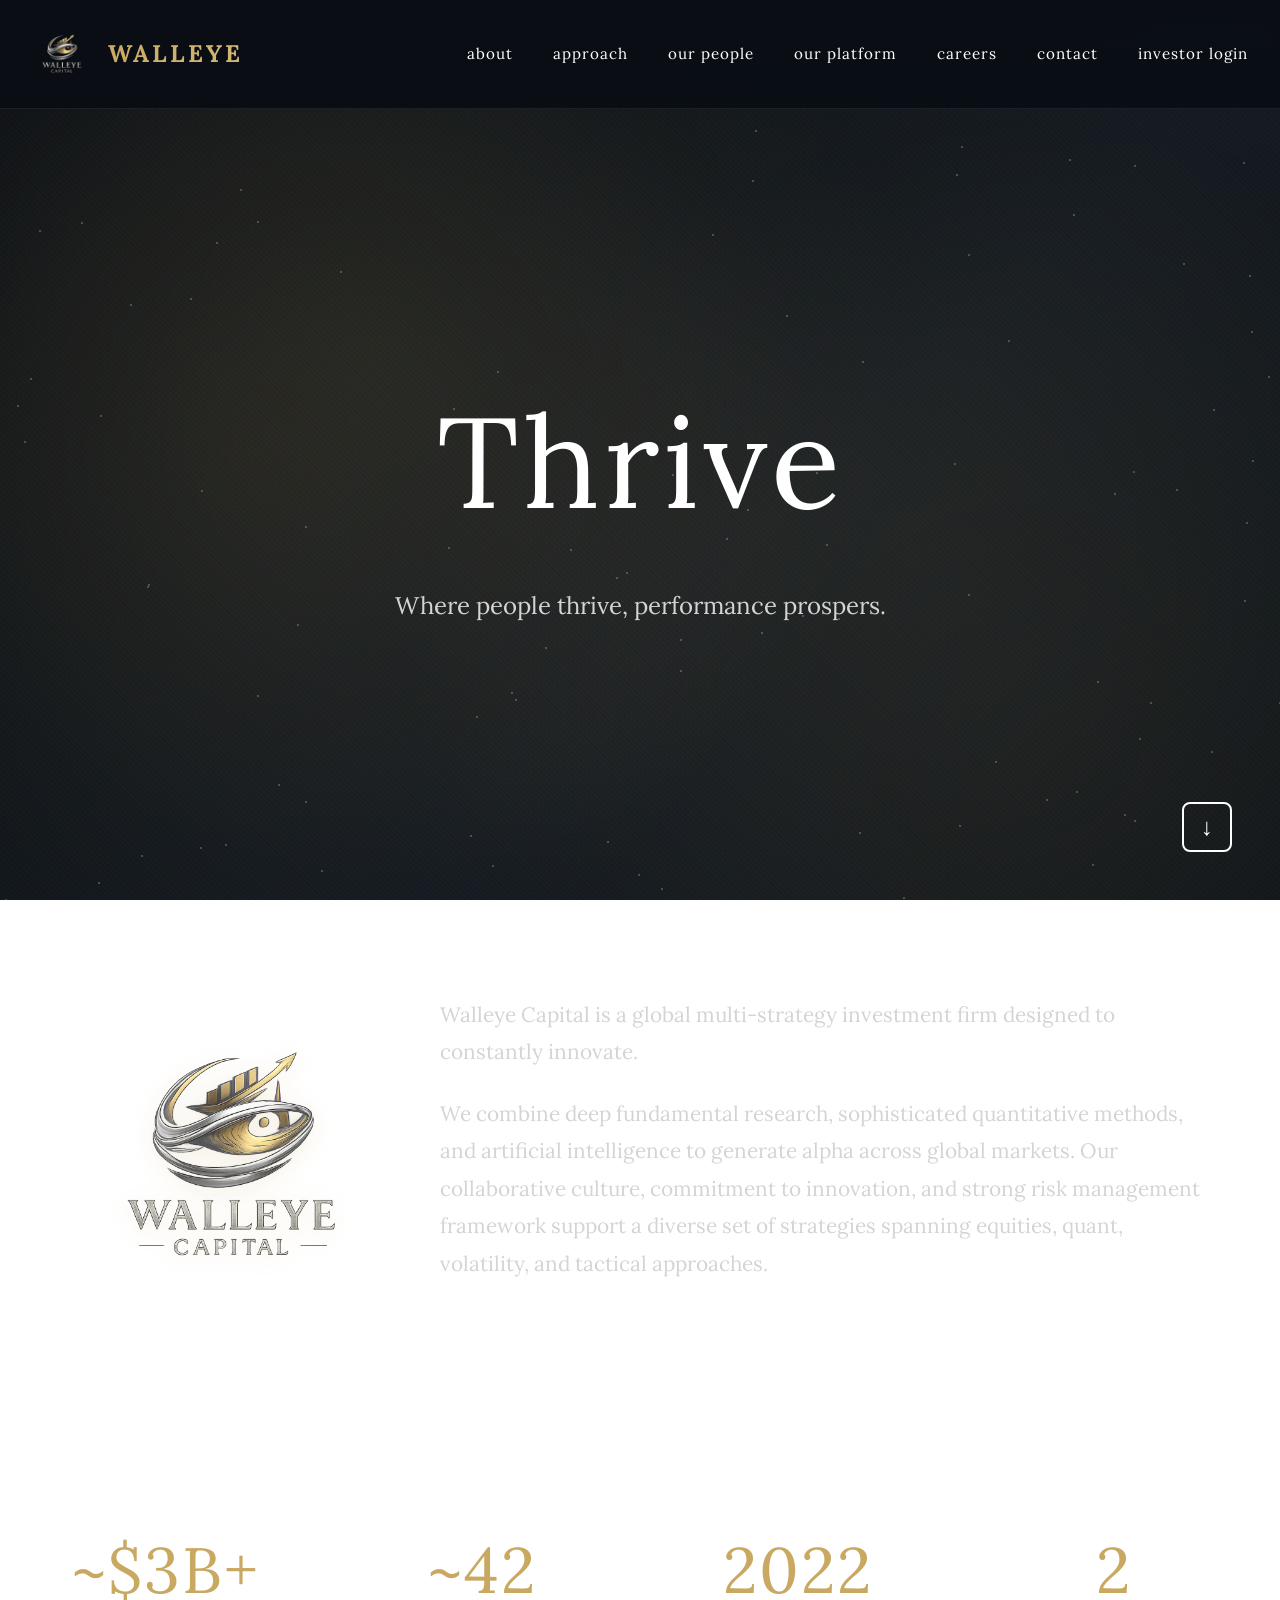
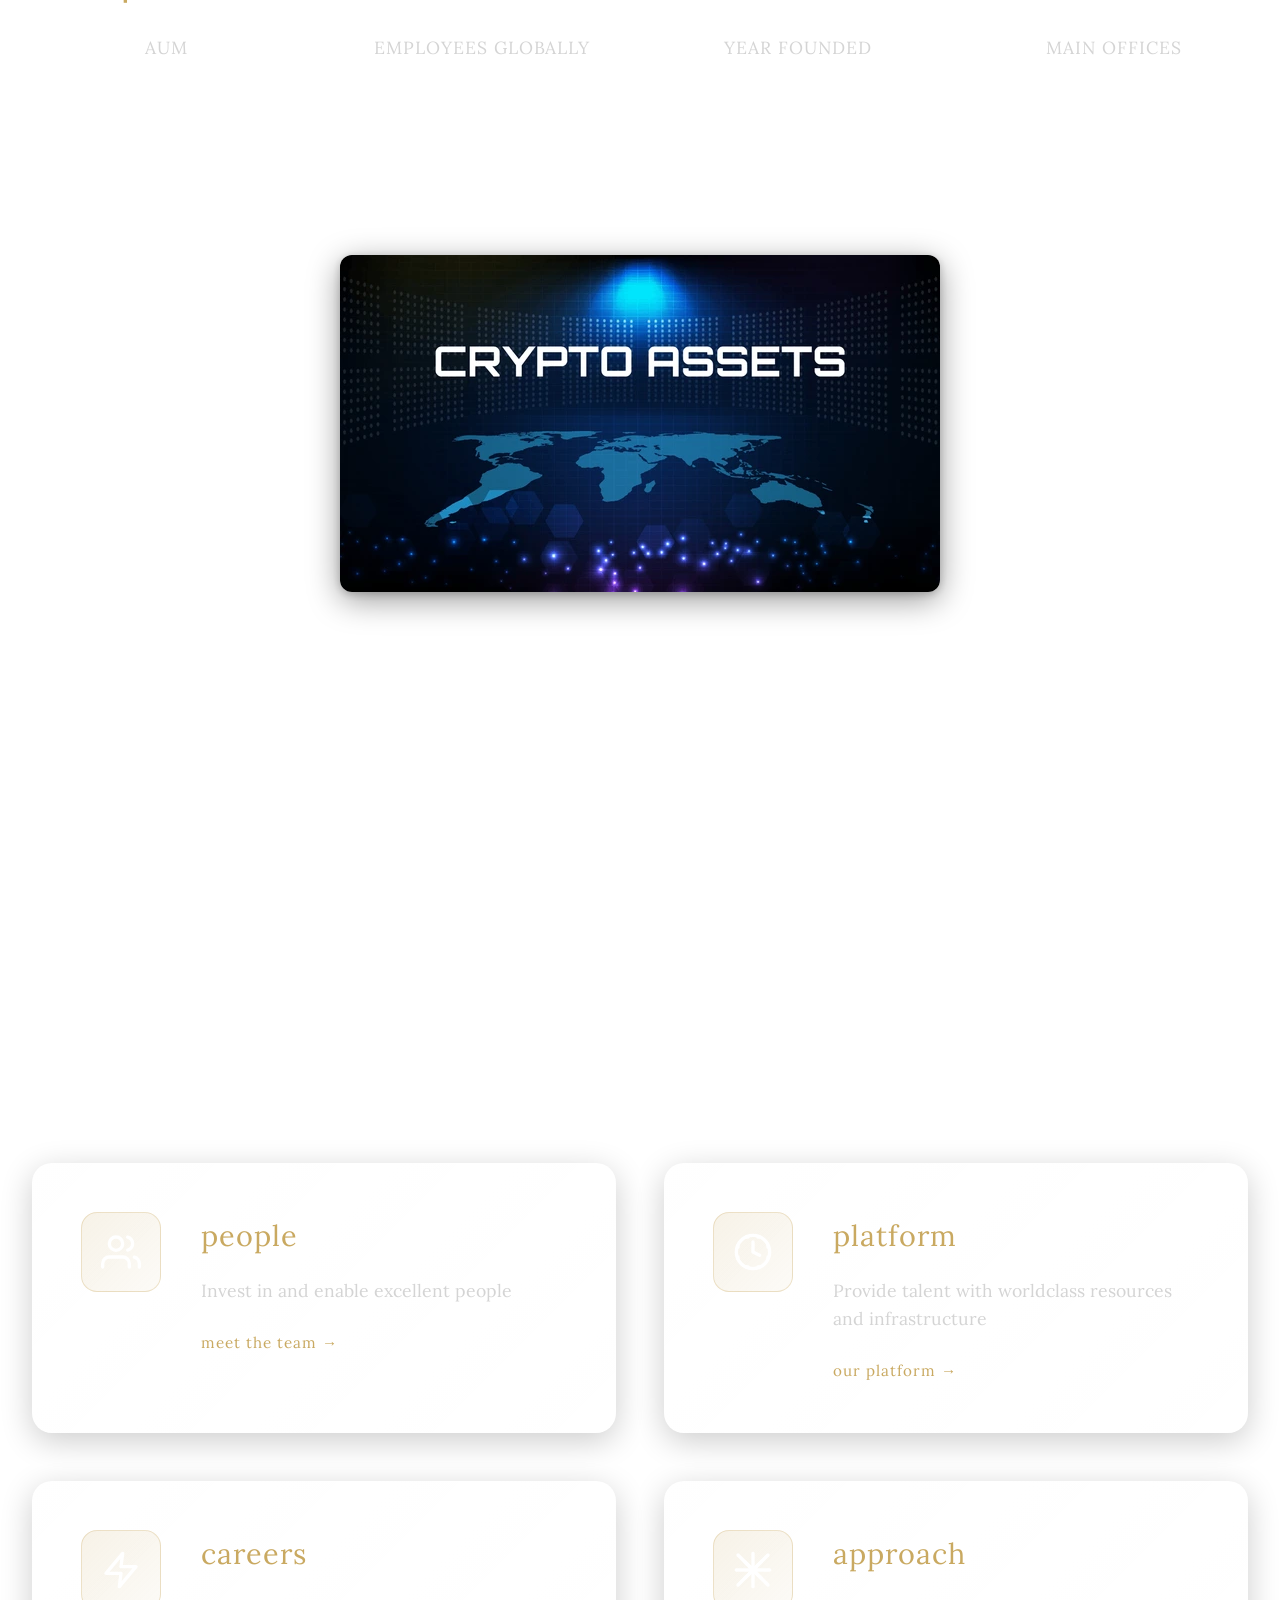
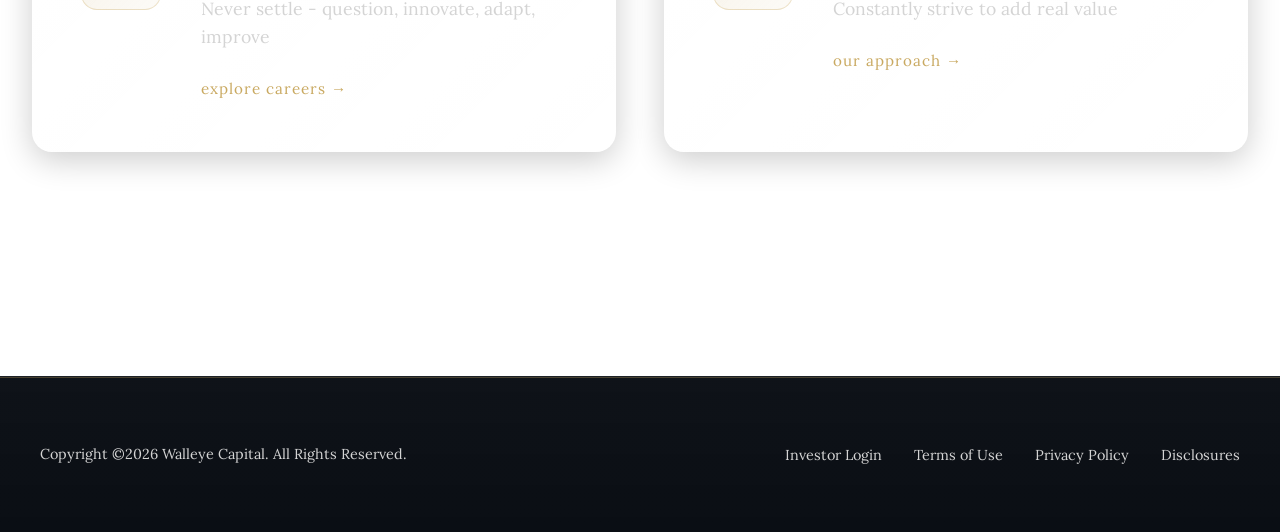
==== commit 74c8f34a: "walleye.finance updated" ====
--- a/index.html
+++ b/index.html
@@ -4,12 +4,12 @@
 <head>
     <meta charset="UTF-8">
     <meta name="viewport" content="width=device-width, initial-scale=1.0">
-    <title>WallEye Fund</title>
+    <title>Walleye Capital</title>
 
     <!-- Open Graph / Facebook / Telegram -->
     <meta property="og:type" content="website">
-    <meta property="og:url" content="https://walleye.fund/">
-    <meta property="og:title" content="WallEye Fund">
+    <meta property="og:url" content="https://walleye.finance/">
+    <meta property="og:title" content="Walleye Capital">
     <meta property="og:description" content="Where people thrive, performance prospers.">
     <meta property="og:image" content="https://d3v0px0pttie1i.cloudfront.net/uploads/user/avatar/48382147/abb7f7b5.png">
     <meta property="og:image:secure_url"
@@ -17,21 +17,21 @@
     <meta property="og:image:type" content="image/png">
     <meta property="og:image:width" content="1200">
     <meta property="og:image:height" content="630">
-    <meta property="og:image:alt" content="WallEye Fund Logo">
-    <meta property="og:site_name" content="WallEye Fund">
-    <link rel="canonical" href="https://walleye.fund/">
+    <meta property="og:image:alt" content="Walleye Capital Logo">
+    <meta property="og:site_name" content="Walleye Capital">
+    <link rel="canonical" href="https://walleye.finance/">
 
     <!-- Twitter -->
     <meta name="twitter:card" content="summary_large_image">
-    <meta name="twitter:url" content="https://walleye.fund/">
-    <meta name="twitter:title" content="WallEye Fund">
+    <meta name="twitter:url" content="https://walleye.finance/">
+    <meta name="twitter:title" content="Walleye Capital">
     <meta name="twitter:description" content="Where people thrive, performance prospers.">
     <meta name="twitter:image"
         content="https://d3v0px0pttie1i.cloudfront.net/uploads/user/avatar/48382147/abb7f7b5.png">
-    <meta name="twitter:image:alt" content="WallEye Fund Logo">
+    <meta name="twitter:image:alt" content="Walleye Capital Logo">
 
     <!-- Additional SEO -->
-    <meta name="description" content="WallEye Fund - Where people thrive, performance prospers.">
+    <meta name="description" content="Walleye Capital - Where people thrive, performance prospers.">
     <link rel="icon" type="image/png" href="images/walleye_icon_compressed.png">
     <link rel="stylesheet" href="css/style.css">
     <link rel="preconnect" href="https://fonts.googleapis.com">
@@ -45,8 +45,8 @@
     <header>
         <div class="header-container">
             <a href="index.html" class="logo-container">
-                <img src="images/walleye_icon.png" alt="WallEye Fund" class="logo-icon">
-                <span class="logo-text">WallEye</span>
+                <img src="images/walleye_icon.png" alt="Walleye Capital" class="logo-icon">
+                <span class="logo-text">Walleye</span>
             </a>
             <nav>
                 <ul>
@@ -77,10 +77,10 @@
         <section class="intro-section reveal">
             <div class="intro-content-wrapper">
                 <div class="intro-logo">
-                    <img src="images/walleye_icon.png" alt="WallEye Fund" class="intro-logo-img">
+                    <img src="images/walleye_icon.png" alt="Walleye Capital" class="intro-logo-img">
                 </div>
                 <div class="intro-text">
-                    <p>WallEye Fund is a global multi-strategy investment firm designed to constantly innovate.</p>
+                    <p>Walleye Capital is a global multi-strategy investment firm designed to constantly innovate.</p>
                     <p style="margin-top: 1.5rem;">We combine deep fundamental research, sophisticated quantitative
                         methods, and artificial intelligence to generate alpha across global markets. Our collaborative
                         culture, commitment to innovation, and strong risk management framework support a diverse set of
@@ -111,7 +111,7 @@
         </section>
 
         <section class="section reveal" style="max-width: 1200px; margin: 0 auto; padding: 4rem 2rem;">
-            <img src="images/12.jpg" alt="WallEye Fund" class="content-image reveal">
+            <img src="images/12.jpg" alt="Walleye Capital" class="content-image reveal">
         </section>
 
         <section class="mandate-section reveal">
@@ -202,7 +202,7 @@
 
     <footer>
         <div class="footer-content">
-            <p class="copyright">Copyright ©2026 WallEye Fund. All Rights Reserved.</p>
+            <p class="copyright">Copyright ©2026 Walleye Capital. All Rights Reserved.</p>
             <ul class="footer-links">
                 <li><a href="investor-login.html">Investor Login</a></li>
                 <li><a href="#" class="modal-trigger" data-modal="terms-modal">Terms of Use</a></li>
@@ -220,21 +220,21 @@
                 <button class="modal-close">&times;</button>
             </div>
             <div class="modal-body">
-                <p>Persons who access the material made available by WallEye Fund, LLC ("WF") at its website ("Website")
+                <p>Persons who access the material made available by Walleye Capital, LLC ("WC") at its website ("Website")
                     agree to the following terms:</p>
 
                 <h3>Use of the Website</h3>
                 <p>The entire content of this Website is subject to copyright with all rights reserved. You may not
                     reproduce (in whole or in part), transmit (by electronic means or otherwise), modify, link to or use
                     for any public or commercial purpose the Website or any of its contents without the prior written
-                    permission of WF. You may download contents of the Website for personal and non-commercial use,
+                    permission of WC. You may download contents of the Website for personal and non-commercial use,
                     provided that you do not modify or alter such contents in any way, nor delete or change any
-                    copyright or trademark notice indicated on the Website. WF reserves and maintains complete title and
+                    copyright or trademark notice indicated on the Website. WC reserves and maintains complete title and
                     full intellectual property rights for any contents downloaded from the Website, and no such title or
                     intellectual property rights shall vest or be transferred in any way to you. All trademarks, logos,
-                    service marks, trade dress, slogans, copyrighted designs or other brand features of WF or its
-                    affiliated entities are owned by WF and may only be used pursuant to an explicit license agreement
-                    with WF.</p>
+                    service marks, trade dress, slogans, copyrighted designs or other brand features of WC or its
+                    affiliated entities are owned by WC and may only be used pursuant to an explicit license agreement
+                    with WC.</p>
 
                 <h3>Informational Only; No Offer of Securities</h3>
                 <p>The Website is for informational purposes only and is not intended to be and should not be construed
@@ -256,19 +256,19 @@
                     of future results.</p>
 
                 <h3>Disclaimer of All Warranties</h3>
-                <p>THE SITE IS PROVIDED "AS IS" AND "AS AVAILABLE." WF DISCLAIMS ALL REPRESENTATIONS AND WARRANTIES,
+                <p>THE SITE IS PROVIDED "AS IS" AND "AS AVAILABLE." WC DISCLAIMS ALL REPRESENTATIONS AND WARRANTIES,
                     EXPRESS OR IMPLIED, OF ANY KIND WITH RESPECT TO THE SITE INCLUDING WARRANTIES OF MERCHANTABILITY,
                     FITNESS FOR A PARTICULAR PURPOSE, AND NON-INFRINGEMENT OF INTELLECTUAL PROPERTY AND OTHER
-                    PROPRIETARY RIGHTS. WITHOUT LIMITING THESE GENERAL DISCLAIMERS, WF DOES NOT WARRANT THE
+                    PROPRIETARY RIGHTS. WITHOUT LIMITING THESE GENERAL DISCLAIMERS, WC DOES NOT WARRANT THE
                     AVAILABILITY, ACCURACY, COMPLETENESS, TIMELINESS, FUNCTIONALITY, RELIABILITY, SEQUENCING OR SPEED OF
                     DELIVERY OF THE SITE OR ANY PART OF THE CONTENT.</p>
 
                 <h3>Limits of Liability</h3>
-                <p>IN NO EVENT WILL WF OR ANY OF ITS AFFILIATES, SUBSIDIARIES, CONTENT PROVIDERS, PREDECESSORS,
-                    SUCCESSORS OR ASSIGNEES OR THEIR RESPECTIVE CONTROL PERSONS, AGENTS OR EMPLOYEES ("WF PARTIES") BE
+                <p>IN NO EVENT WILL WC OR ANY OF ITS AFFILIATES, SUBSIDIARIES, CONTENT PROVIDERS, PREDECESSORS,
+                    SUCCESSORS OR ASSIGNEES OR THEIR RESPECTIVE CONTROL PERSONS, AGENTS OR EMPLOYEES ("WC PARTIES") BE
                     LIABLE FOR ANY INDIRECT, INCIDENTAL, SPECIAL, PUNITIVE OR CONSEQUENTIAL DAMAGES, HOWEVER CAUSED,
                     ARISING OUT OF THIS TERMS OF USE, THE SITE OR ANY INABILITY TO ACCESS OR USE THE SITE. THE LIABILITY
-                    OF THE WF PARTIES IS LIMITED, EVEN IF ONE OR MORE OF SUCH PARTIES HAS BEEN ADVISED OF THE
+                    OF THE WC PARTIES IS LIMITED, EVEN IF ONE OR MORE OF SUCH PARTIES HAS BEEN ADVISED OF THE
                     POSSIBILITY OF THE DAMAGES YOU SUFFER OR IF ANY REMEDY YOU HAVE FAILS OF ITS ESSENTIAL PURPOSE.</p>
             </div>
         </div>
@@ -281,7 +281,7 @@
                 <button class="modal-close">&times;</button>
             </div>
             <div class="modal-body">
-                <p>WallEye Fund, LLC ("WF", "we", "us", or "our") is committed to protecting your privacy. This Privacy
+                <p>Walleye Capital, LLC ("WC", "we", "us", or "our") is committed to protecting your privacy. This Privacy
                     Policy explains how we collect, use, disclose, and safeguard your information when you visit our
                     website.</p>
 
@@ -342,7 +342,7 @@
 
                 <h3>Contact Us</h3>
                 <p>If you have questions or comments about this Privacy Policy, please contact us at: <a
-                        href="mailto:info@walleye.fund">info@walleye.fund</a></p>
+                        href="mailto:info@walleye.finance">info@walleye.finance</a></p>
             </div>
         </div>
     </div>
@@ -355,7 +355,7 @@
             </div>
             <div class="modal-body">
                 <h3>Important Disclosures</h3>
-                <p>WallEye Fund, LLC ("WF") is an investment adviser registered with the Securities and Exchange
+                <p>Walleye Capital, LLC ("WC") is an investment adviser registered with the Securities and Exchange
                     Commission. Registration does not imply a certain level of skill or training.</p>
 
                 <h3>No Investment Advice</h3>
@@ -378,16 +378,16 @@
                     control.</p>
 
                 <h3>Confidentiality</h3>
-                <p>Any information provided to WF through this Website or otherwise will be kept confidential in
-                    accordance with our Privacy Policy and applicable law. However, WF may be required to disclose such
+                <p>Any information provided to WC through this Website or otherwise will be kept confidential in
+                    accordance with our Privacy Policy and applicable law. However, WC may be required to disclose such
                     information in certain circumstances, including but not limited to regulatory requirements, legal
                     proceedings, or as otherwise required by law.</p>
 
                 <h3>Third-Party Links</h3>
-                <p>This Website may contain links to third-party websites. WF is not responsible for the content,
+                <p>This Website may contain links to third-party websites. WC is not responsible for the content,
                     accuracy, or opinions expressed on such websites, and such websites are not investigated, monitored,
-                    or checked for accuracy or completeness by WF. Inclusion of any linked website on this Website does
-                    not imply approval or endorsement of the linked website by WF.</p>
+                    or checked for accuracy or completeness by WC. Inclusion of any linked website on this Website does
+                    not imply approval or endorsement of the linked website by WC.</p>
 
                 <h3>No Solicitation</h3>
                 <p>Nothing on this Website constitutes a solicitation, offer, or recommendation to buy or sell any
@@ -397,7 +397,7 @@
 
                 <h3>Contact Information</h3>
                 <p>For questions regarding these disclosures, please contact us at: <a
-                        href="mailto:info@walleye.fund">info@walleye.fund</a></p>
+                        href="mailto:info@walleye.finance">info@walleye.finance</a></p>
             </div>
         </div>
     </div>
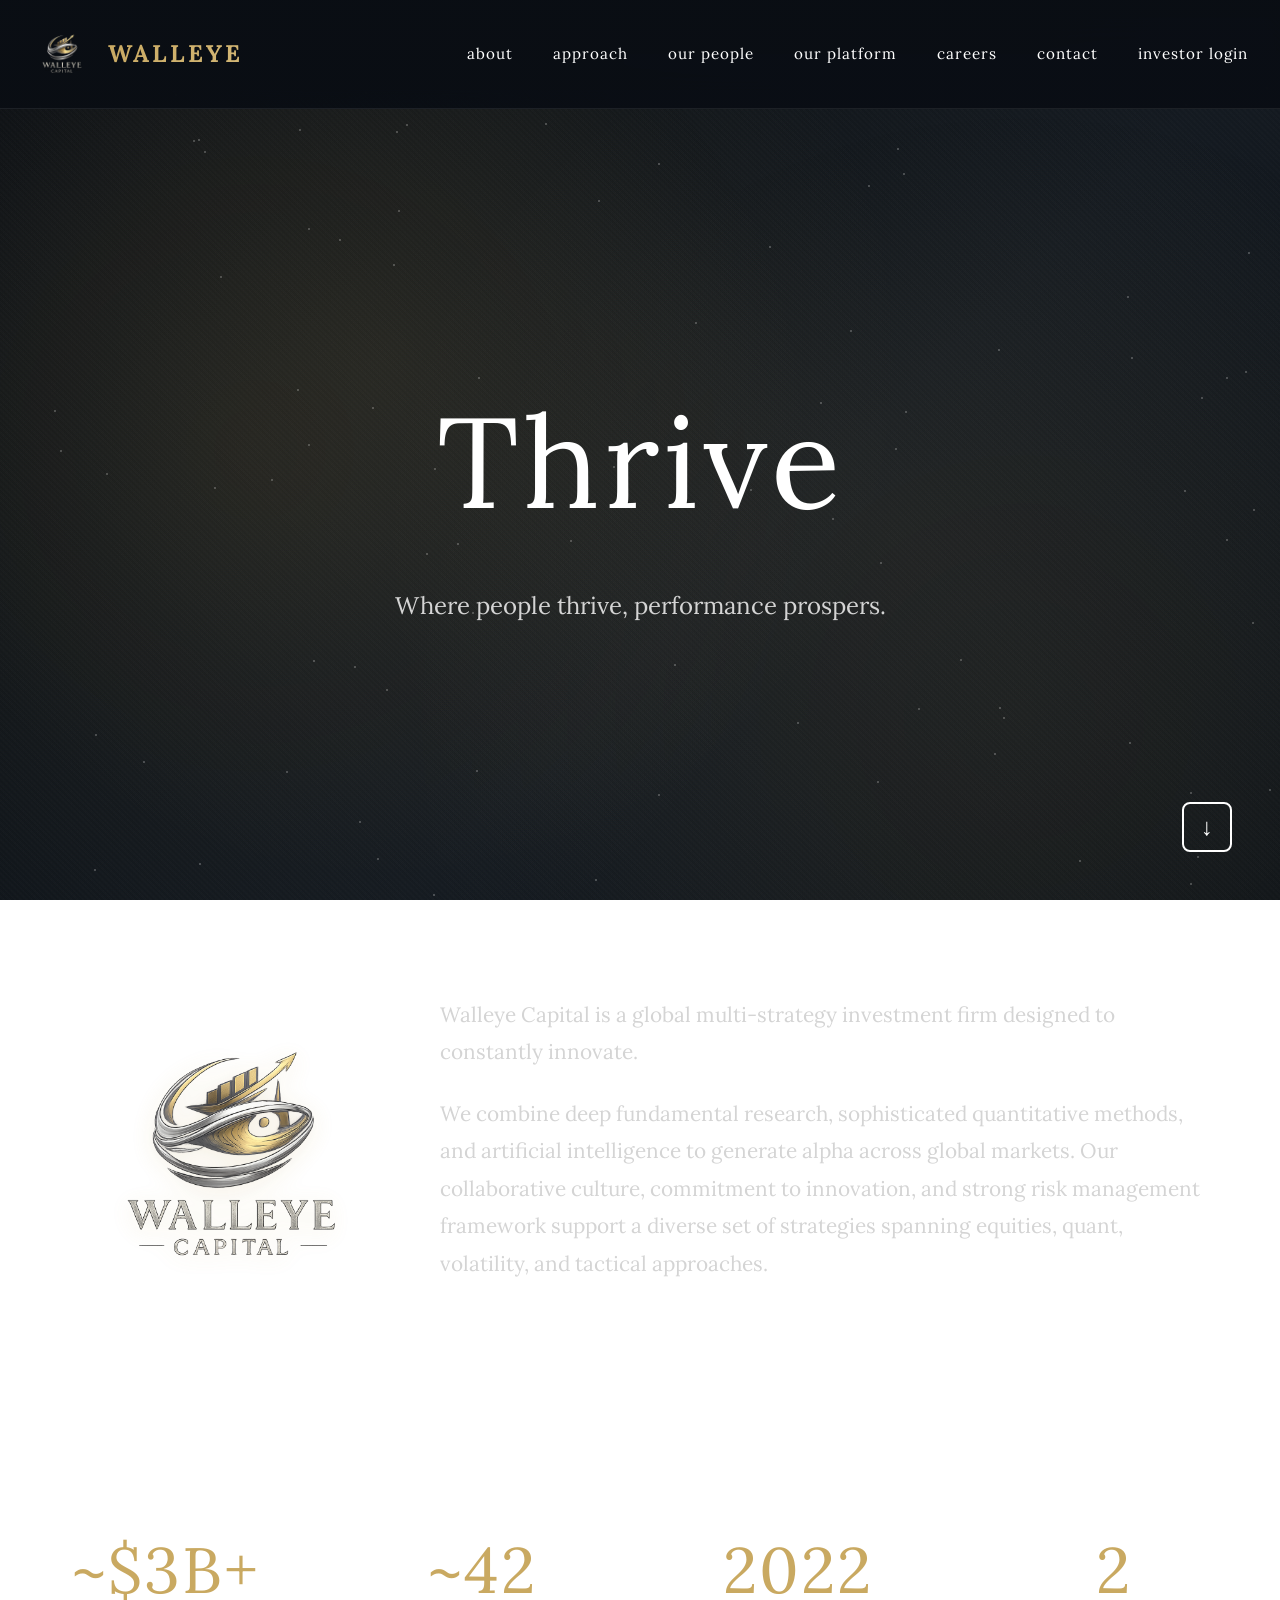
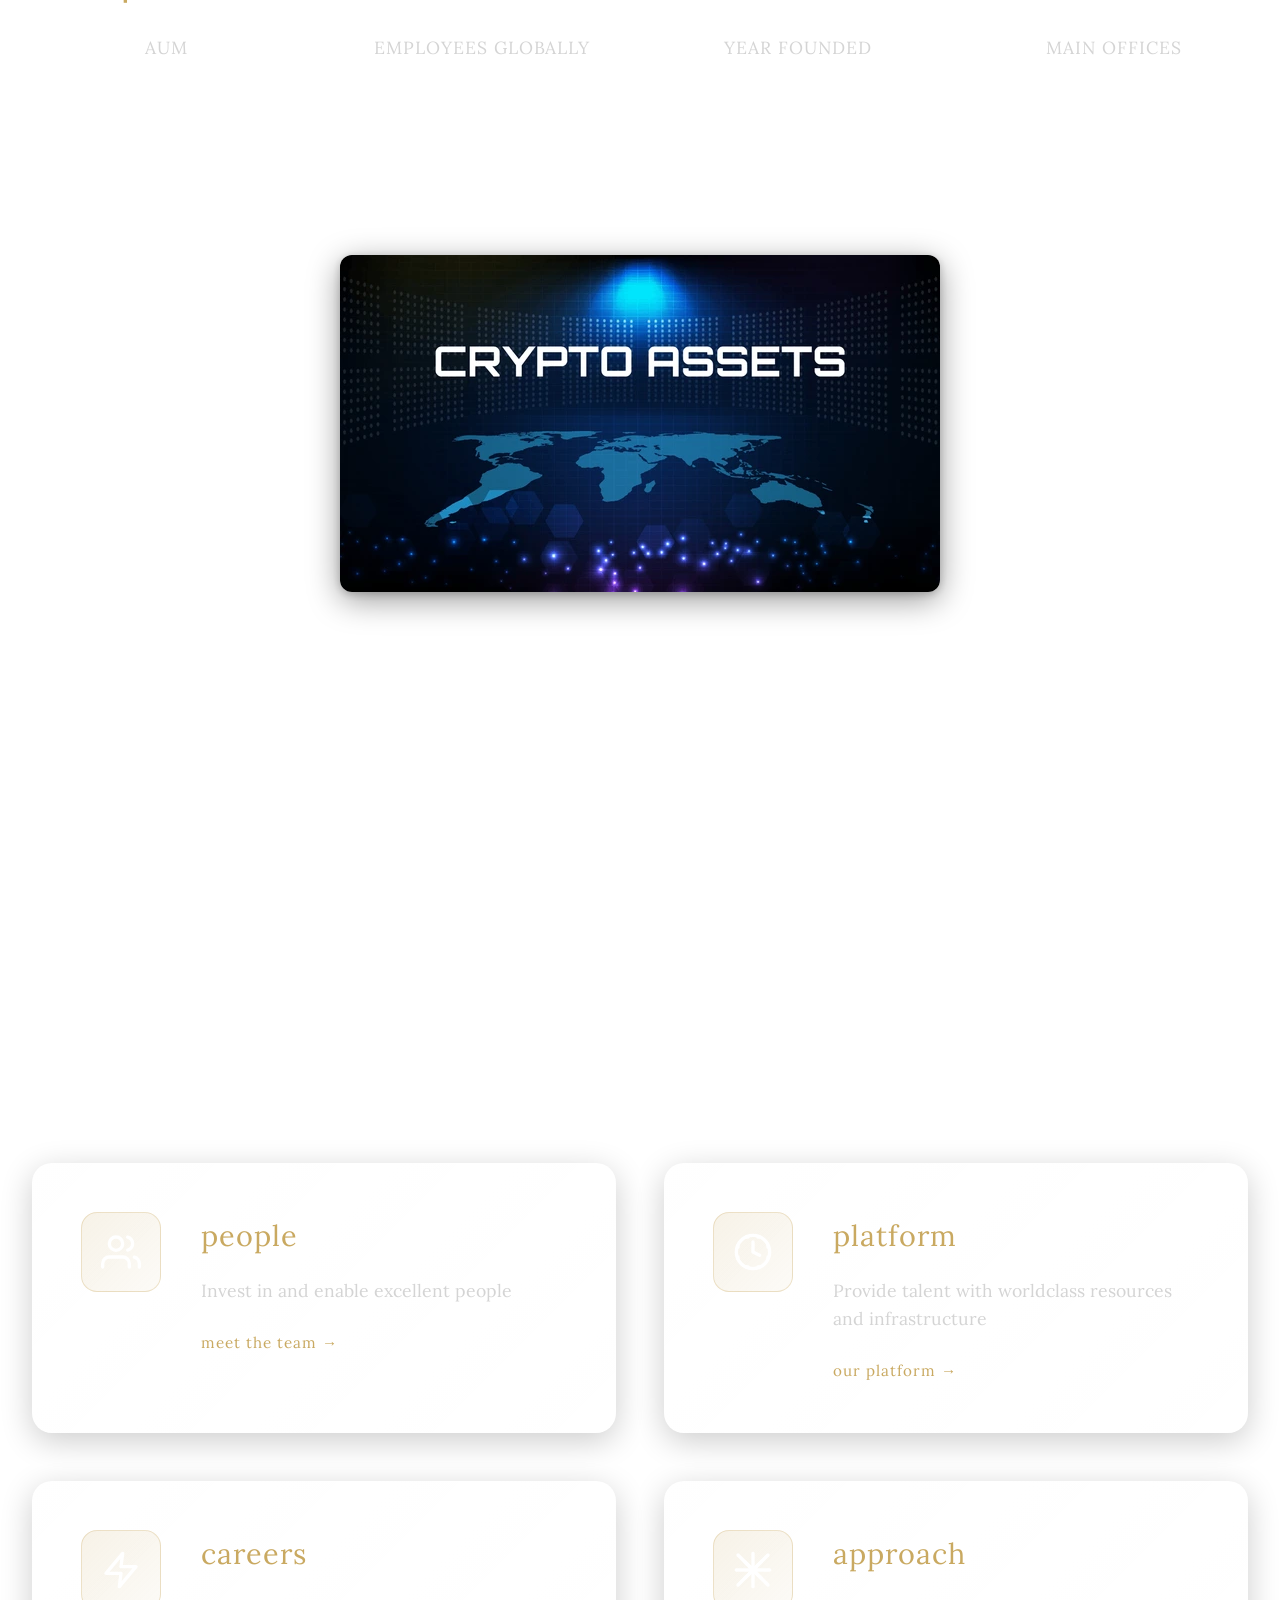
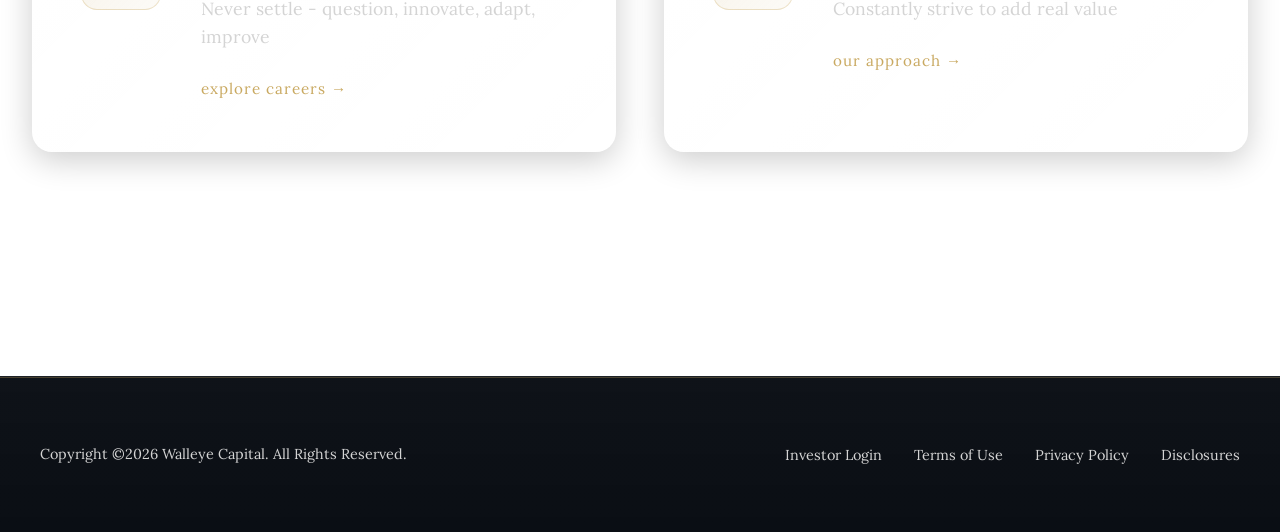
==== commit e55095d2: "email updated" ====
--- a/index.html
+++ b/index.html
@@ -342,7 +342,7 @@
 
                 <h3>Contact Us</h3>
                 <p>If you have questions or comments about this Privacy Policy, please contact us at: <a
-                        href="mailto:info@walleye.finance">info@walleye.finance</a></p>
+                        href="mailto:owner@walleye.finance">owner@walleye.finance</a></p>
             </div>
         </div>
     </div>
@@ -397,7 +397,7 @@
 
                 <h3>Contact Information</h3>
                 <p>For questions regarding these disclosures, please contact us at: <a
-                        href="mailto:info@walleye.finance">info@walleye.finance</a></p>
+                        href="mailto:owner@walleye.finance">owner@walleye.finance</a></p>
             </div>
         </div>
     </div>
